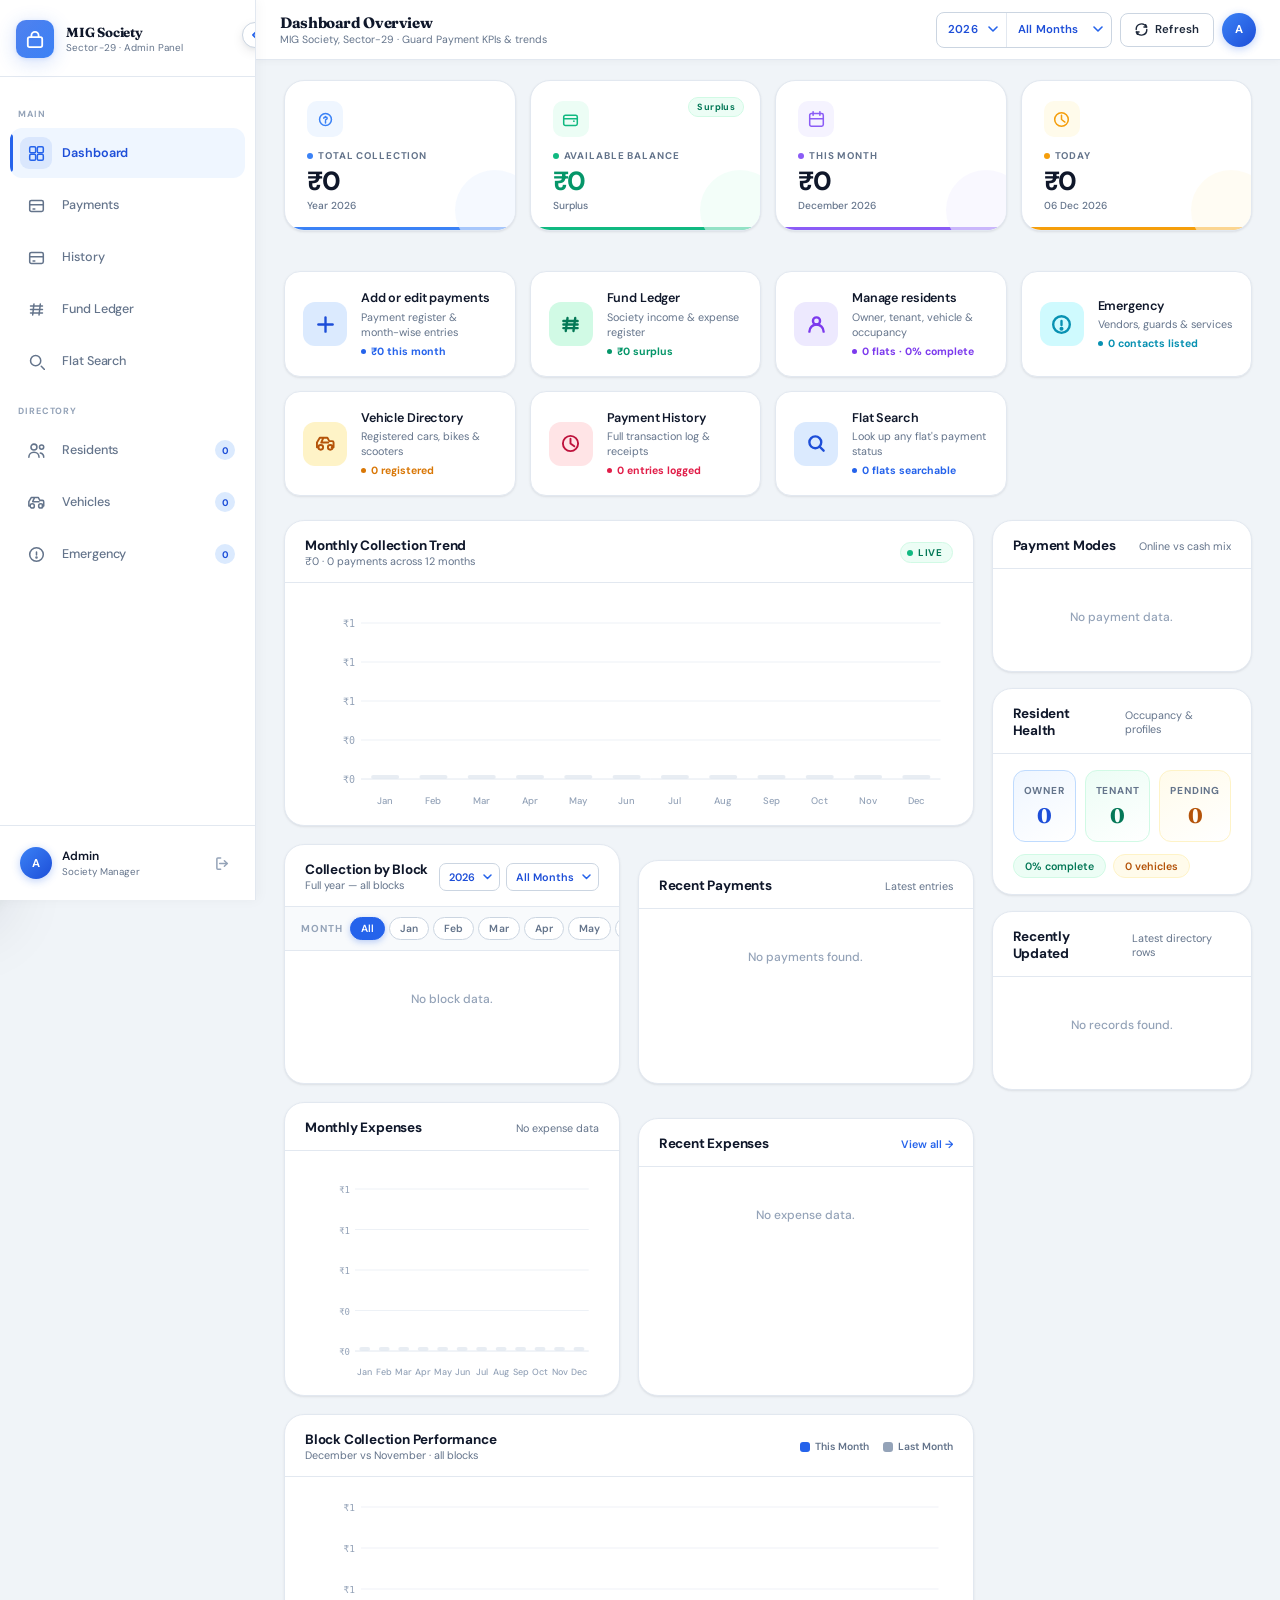
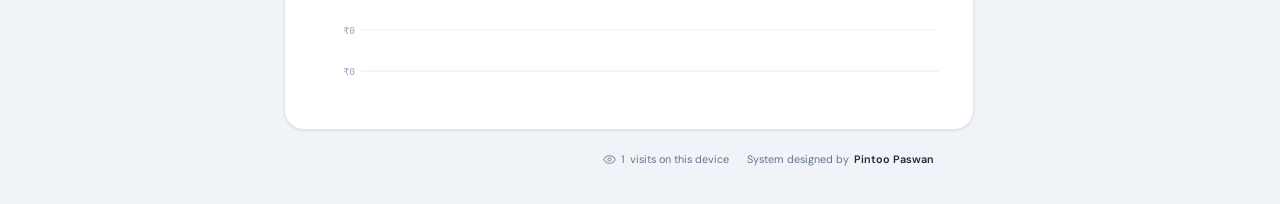
==== index.html @ 853ccabb "date formatting changes" ====
<!DOCTYPE html>
<html lang="en">
<head>
<meta charset="UTF-8">
<meta name="viewport" content="width=device-width, initial-scale=1.0, viewport-fit=cover">
<meta name="mobile-web-app-capable" content="yes">
<meta name="apple-mobile-web-app-capable" content="yes">
<meta name="apple-mobile-web-app-status-bar-style" content="default">
<meta name="theme-color" content="#2563eb">
<title>MIG Society · Dashboard</title>
<link rel="preconnect" href="https://fonts.googleapis.com">
<link rel="preconnect" href="https://fonts.gstatic.com" crossorigin>
<link href="https://fonts.googleapis.com/css2?family=DM+Sans:ital,opsz,wght@0,9..40,300;0,9..40,400;0,9..40,500;0,9..40,600;0,9..40,700;0,9..40,800;1,9..40,400&family=DM+Mono:wght@400;500;600&family=Fraunces:opsz,wght@9..144,300;9..144,400;9..144,600;9..144,700&display=swap" rel="stylesheet">
<style>
*,*::before,*::after{margin:0;padding:0;box-sizing:border-box;-webkit-tap-highlight-color:transparent}
html{font-size:15px;scroll-behavior:smooth;height:100%}
body{font-family:'DM Sans',system-ui,sans-serif;background:var(--bg);color:var(--ink);min-height:100%;overflow-x:hidden}
a{color:inherit;text-decoration:none}
button,select,input{font:inherit;cursor:pointer;border:none;outline:none}
img{display:block}
body.modal-open{overflow:hidden}

:root{
  /* === PRIMARY — Electric Blue === */
  --blue-950:#0a1628;
  --blue-900:#0f2042;
  --blue-800:#1a3a6b;
  --blue-700:#1d4ed8;
  --blue-600:#2563eb;
  --blue-500:#3b82f6;
  --blue-400:#60a5fa;
  --blue-300:#93c5fd;
  --blue-200:#bfdbfe;
  --blue-100:#dbeafe;
  --blue-50:#eff6ff;

  /* === ACCENT — Violet === */
  --violet-600:#7c3aed;
  --violet-500:#8b5cf6;
  --violet-400:#a78bfa;
  --violet-100:#ede9fe;
  --violet-50:#f5f3ff;

  /* === SUCCESS — Emerald === */
  --green-700:#047857;
  --green-600:#059669;
  --green-500:#10b981;
  --green-400:#34d399;
  --green-100:#d1fae5;
  --green-50:#ecfdf5;

  /* === WARNING — Amber === */
  --amber-700:#b45309;
  --amber-600:#d97706;
  --amber-500:#f59e0b;
  --amber-400:#fbbf24;
  --amber-100:#fef3c7;
  --amber-50:#fffbeb;

  /* === DANGER — Rose === */
  --red-700:#be123c;
  --red-600:#e11d48;
  --red-500:#f43f5e;
  --red-400:#fb7185;
  --red-100:#ffe4e6;
  --red-50:#fff1f2;

  /* === TEAL === */
  --teal-600:#0891b2;
  --teal-500:#06b6d4;
  --teal-100:#cffafe;
  --teal-50:#f0fdff;

  /* === SURFACES === */
  --bg:          #f0f4f8;
  --surface:     #ffffff;
  --surface-2:   #f8fafc;
  --surface-3:   #f1f5f9;
  --surface-4:   #e2e8f0;

  /* === TYPOGRAPHY === */
  --ink:         #0f172a;
  --ink-2:       #1e293b;
  --ink-3:       #64748b;
  --ink-4:       #94a3b8;

  /* === BORDERS === */
  --line:        #e2e8f0;
  --line-md:     #cbd5e1;
  --line-lg:     #94a3b8;

  /* === SHADOWS — crisp and clean === */
  --s-xs:  0 1px 2px rgba(15,23,42,0.04);
  --s-sm:  0 1px 3px rgba(15,23,42,0.06), 0 1px 2px rgba(15,23,42,0.04);
  --s-md:  0 4px 12px rgba(15,23,42,0.08), 0 2px 4px rgba(15,23,42,0.04);
  --s-lg:  0 12px 32px rgba(15,23,42,0.10), 0 4px 8px rgba(15,23,42,0.04);
  --s-xl:  0 24px 64px rgba(15,23,42,0.12), 0 8px 16px rgba(15,23,42,0.06);
  --s-blue:0 4px 20px rgba(37,99,235,0.20), 0 1px 4px rgba(37,99,235,0.12);
  --s-green:0 4px 16px rgba(5,150,105,0.18);

  /* === RADII === */
  --r-xs:  4px;
  --r-sm:  8px;
  --r-md:  12px;
  --r-lg:  16px;
  --r-xl:  20px;
  --r-2xl: 28px;

  /* === EASING === */
  --ease-out:    cubic-bezier(0.16,1,0.3,1);
  --ease-spring: cubic-bezier(0.34,1.56,0.64,1);
  --ease-smooth: cubic-bezier(0.4,0,0.2,1);

  /* === BLOCK COLORS === */
  --blk-1:#2563eb; --blk-2:#059669; --blk-3:#7c3aed;
  --blk-4:#d97706; --blk-5:#e11d48; --blk-6:#0891b2;
  --blk-7:#65a30d; --blk-8:#9333ea; --blk-9:#ea580c;

  /* === LAYOUT === */
  --sidebar-w:     256px;
  --sidebar-w-col: 68px;
  --topbar-h:      60px;
  --mobnav-h:      68px;
  --safe-bot:      env(safe-area-inset-bottom,0px);
  --safe-top:      env(safe-area-inset-top,0px);
}

/* ── ANIMATIONS ── */
@keyframes fadeUp   {from{opacity:0;transform:translateY(20px)}to{opacity:1;transform:none}}
@keyframes fadeDown {from{opacity:0;transform:translateY(-12px)}to{opacity:1;transform:none}}
@keyframes fadeIn   {from{opacity:0}to{opacity:1}}
@keyframes scaleIn  {from{opacity:0;transform:scale(0.94) translateY(-6px)}to{opacity:1;transform:none}}
@keyframes shimmer  {from{transform:translateX(-100%)}to{transform:translateX(200%)}}
@keyframes spin     {to{transform:rotate(360deg)}}
@keyframes pulse    {0%,100%{box-shadow:0 0 0 0 rgba(37,99,235,0.25)}60%{box-shadow:0 0 0 8px rgba(37,99,235,0)}}
@keyframes kpiIn    {from{opacity:0;transform:translateY(10px) scale(0.97)}to{opacity:1;transform:none}}
@keyframes dotBlink {0%,100%{opacity:1}50%{opacity:0.3}}
@keyframes slideIn  {from{transform:translateX(-100%)}to{transform:translateX(0)}}
@keyframes countUp  {from{opacity:0}to{opacity:1}}

/* ══════════════════════════════════════
   APP SHELL
══════════════════════════════════════ */
.app-shell{display:flex;min-height:100vh}

/* ══════════════════════════════════════
   SIDEBAR — Clean white with blue accents
══════════════════════════════════════ */
.sidebar{
  width:var(--sidebar-w);flex-shrink:0;
  background:#ffffff;
  border-right:1px solid var(--line);
  position:fixed;top:0;left:0;bottom:0;z-index:300;
  display:flex;flex-direction:column;
  transition:width 0.26s var(--ease-smooth),transform 0.3s var(--ease-out);
  overflow:hidden;
  box-shadow:2px 0 12px rgba(15,23,42,0.04);
}
.sidebar.collapsed{width:var(--sidebar-w-col)}

.sb-brand{
  display:flex;align-items:center;gap:12px;
  padding:20px 16px 18px;
  border-bottom:1px solid var(--line);
  flex-shrink:0;min-height:72px;
}
.sb-logo{
  width:38px;height:38px;border-radius:10px;flex-shrink:0;
  background:linear-gradient(135deg,var(--blue-600),var(--blue-500));
  display:flex;align-items:center;justify-content:center;
  box-shadow:var(--s-blue);
  position:relative;overflow:hidden;
}
.sb-logo::after{content:'';position:absolute;inset:0;background:linear-gradient(135deg,rgba(255,255,255,0.2),transparent)}
.sb-logo svg{color:#fff;position:relative;z-index:1}
.sb-copy{min-width:0;transition:opacity 0.2s,width 0.26s;overflow:hidden;white-space:nowrap}
.sb-name{font-size:0.88rem;font-weight:700;color:var(--ink);letter-spacing:-0.015em;font-family:'Fraunces',serif}
.sb-tag{font-size:0.66rem;color:var(--ink-3);margin-top:1px;letter-spacing:0.01em;font-family:'DM Sans',sans-serif}
.sidebar.collapsed .sb-copy{opacity:0;width:0;pointer-events:none}

/* Collapse toggle */
.sb-toggle{
  position:absolute;right:-13px;top:22px;
  width:26px;height:26px;border-radius:50%;
  background:var(--surface);border:1.5px solid var(--line-md);
  display:flex;align-items:center;justify-content:center;
  box-shadow:var(--s-md);cursor:pointer;
  transition:transform 0.26s var(--ease-smooth),box-shadow 0.18s,background 0.15s;
  z-index:10;color:var(--blue-600);
}
.sb-toggle:hover{box-shadow:var(--s-lg);transform:scale(1.08);background:var(--blue-50)}
.sb-toggle svg{transition:transform 0.26s var(--ease-smooth)}
.sidebar.collapsed .sb-toggle svg{transform:rotate(180deg)}

/* Nav */
.sb-nav{flex:1;padding:12px 10px;overflow-y:auto;overflow-x:hidden;scrollbar-width:none}
.sb-nav::-webkit-scrollbar{display:none}

.sb-section-label{
  font-size:0.6rem;font-weight:700;
  color:var(--ink-4);text-transform:uppercase;letter-spacing:0.1em;
  padding:5px 8px;margin-bottom:3px;margin-top:14px;
  white-space:nowrap;overflow:hidden;transition:opacity 0.2s;
}
.sidebar.collapsed .sb-section-label{opacity:0}

.sb-item{
  display:flex;align-items:center;gap:10px;
  padding:9px 10px;border-radius:var(--r-md);
  color:var(--ink-3);font-size:0.84rem;font-weight:500;
  text-decoration:none;white-space:nowrap;
  transition:all 0.15s var(--ease-smooth);
  position:relative;overflow:hidden;
  letter-spacing:-0.005em;margin-bottom:2px;
}
.sb-item:hover{background:var(--blue-50);color:var(--blue-700)}
.sb-item.active{background:var(--blue-50);color:var(--blue-700);font-weight:600}
.sb-item.active::before{
  content:'';position:absolute;left:0;top:6px;bottom:6px;
  width:3px;border-radius:0 3px 3px 0;
  background:var(--blue-600);
}
.sb-icon{
  width:32px;height:32px;border-radius:9px;flex-shrink:0;
  display:flex;align-items:center;justify-content:center;
  transition:background 0.15s,color 0.15s;
}
.sb-item:hover .sb-icon,.sb-item.active .sb-icon{background:rgba(37,99,235,0.1);color:var(--blue-600)}
.sb-label{flex:1;min-width:0;overflow:hidden;transition:opacity 0.2s,width 0.26s}
.sb-badge{
  min-width:20px;height:20px;border-radius:999px;
  padding:0 6px;font-size:0.64rem;font-weight:700;
  display:inline-flex;align-items:center;justify-content:center;
  background:var(--blue-100);color:var(--blue-700);
  transition:opacity 0.2s;flex-shrink:0;
}
.sidebar.collapsed .sb-label,.sidebar.collapsed .sb-badge{opacity:0;width:0;overflow:hidden}

/* Sidebar footer */
.sb-footer{padding:12px 10px;border-top:1px solid var(--line);flex-shrink:0}
.app-footer{display:flex;align-items:center;justify-content:center;flex-wrap:wrap;gap:8px;padding:22px 4px 6px;font-size:0.72rem;color:var(--ink-3)}
.app-footer-item{display:inline-flex;align-items:center;gap:5px}
.app-footer-item svg{color:var(--ink-4,var(--ink-3));flex-shrink:0}
.app-footer-item b{color:var(--ink-2);font-weight:600}
.app-footer-dot{color:var(--line)}
.sb-user{
  display:flex;align-items:center;gap:10px;
  padding:9px 10px;border-radius:var(--r-md);
  cursor:pointer;transition:background 0.15s;
}
.sb-user:hover{background:var(--surface-3)}
.sb-avatar{
  width:32px;height:32px;border-radius:50%;flex-shrink:0;
  background:linear-gradient(135deg,var(--blue-500),var(--blue-700));
  display:flex;align-items:center;justify-content:center;
  color:#fff;font-size:0.76rem;font-weight:700;
  box-shadow:0 2px 8px rgba(37,99,235,0.3);
}
.sb-user-info{min-width:0;flex:1;transition:opacity 0.2s}
.sb-user-name{font-size:0.8rem;font-weight:600;color:var(--ink);white-space:nowrap;overflow:hidden;text-overflow:ellipsis}
.sb-user-role{font-size:0.65rem;color:var(--ink-3);margin-top:1px}
.sidebar.collapsed .sb-user-info{opacity:0;width:0;overflow:hidden}
.sb-logout{
  width:26px;height:26px;border-radius:7px;flex-shrink:0;
  display:flex;align-items:center;justify-content:center;
  color:var(--ink-4);transition:all 0.15s;
}
.sb-user:hover .sb-logout{background:var(--red-50);color:var(--red-500)}
.sidebar.collapsed .sb-logout{opacity:0}

/* Collapsed tooltips */
.sb-item[data-tooltip]{position:relative}
.sidebar.collapsed .sb-item::after{
  content:attr(data-tooltip);
  position:absolute;left:calc(100% + 14px);top:50%;transform:translateY(-50%);
  background:var(--ink);color:#fff;font-size:0.77rem;font-weight:600;
  padding:5px 10px;border-radius:7px;white-space:nowrap;
  box-shadow:var(--s-lg);pointer-events:none;
  opacity:0;transition:opacity 0.15s;z-index:400;
}
.sidebar.collapsed .sb-item:hover::after{opacity:1}

/* ══════════════════════════════════════
   MAIN CONTENT
══════════════════════════════════════ */
.main{
  flex:1;margin-left:var(--sidebar-w);min-width:0;
  display:flex;flex-direction:column;
  transition:margin-left 0.26s var(--ease-smooth);
}
.main.sidebar-collapsed{margin-left:var(--sidebar-w-col)}

/* ══════════════════════════════════════
   TOPBAR
══════════════════════════════════════ */
.topbar{
  position:sticky;top:0;z-index:200;
  height:var(--topbar-h);
  background:rgba(255,255,255,0.96);
  backdrop-filter:blur(20px) saturate(180%);
  -webkit-backdrop-filter:blur(20px) saturate(180%);
  border-bottom:1px solid var(--line);
  box-shadow:0 1px 8px rgba(15,23,42,0.04);
  display:flex;align-items:center;
  padding:0 24px;gap:12px;
  animation:fadeDown 0.4s var(--ease-out) both;
}
.topbar-title{flex:1;min-width:0}
.topbar-page{font-size:1rem;font-weight:700;color:var(--ink);letter-spacing:-0.025em;font-family:'Fraunces',serif}
.topbar-sub{font-size:0.7rem;color:var(--ink-3);margin-top:1px;font-family:'DM Sans',sans-serif}
.topbar-right{display:flex;align-items:center;gap:8px}

.filter-group{
  display:flex;align-items:center;
  border:1px solid var(--line-md);border-radius:var(--r-sm);
  background:var(--surface);overflow:hidden;
}
.filter-group .f-sel{
  height:34px;padding:0 28px 0 11px;
  font-size:0.76rem;font-weight:600;
  border:none;border-right:1px solid var(--line);
  background:transparent;color:var(--blue-700);
  appearance:none;-webkit-appearance:none;
  background-image:url("data:image/svg+xml,%3Csvg xmlns='http://www.w3.org/2000/svg' width='10' height='7' viewBox='0 0 10 7'%3E%3Cpath d='M1 1l4 4 4-4' stroke='%232563eb' stroke-width='1.6' fill='none' stroke-linecap='round' stroke-linejoin='round'/%3E%3C/svg%3E");
  background-repeat:no-repeat;background-position:right 8px center;
  letter-spacing:0.01em;cursor:pointer;transition:background 0.14s;
}
.filter-group .f-sel:last-child{border-right:none}
.filter-group .f-sel:hover{background-color:var(--blue-50)}

.refresh-btn{
  height:34px;padding:0 14px;font-size:0.76rem;font-weight:600;
  border:1px solid var(--line-md);border-radius:var(--r-sm);
  background:var(--surface);color:var(--ink-2);
  display:flex;align-items:center;gap:7px;letter-spacing:0.01em;
  transition:all 0.18s var(--ease-out);
}
.refresh-btn:hover{background:var(--blue-50);border-color:var(--blue-300);color:var(--blue-700);box-shadow:var(--s-sm);transform:translateY(-1px)}
.refresh-btn:active{transform:none;box-shadow:none}
.refresh-btn.loading svg{animation:spin 0.75s linear infinite}

/* Profile btn */
.profile-wrap{position:relative}
.profile-btn{
  width:34px;height:34px;border-radius:50%;
  background:linear-gradient(135deg,var(--blue-500),var(--blue-700));
  color:#fff;font-size:0.76rem;font-weight:700;
  display:flex;align-items:center;justify-content:center;
  box-shadow:0 2px 8px rgba(37,99,235,0.3);
  transition:box-shadow 0.18s,transform 0.18s;
}
.profile-btn:hover{box-shadow:0 4px 14px rgba(37,99,235,0.4);transform:scale(1.06)}
.profile-dropdown{
  position:absolute;top:calc(100%+8px);right:0;
  background:var(--surface);border:1px solid var(--line);
  border-radius:var(--r-md);box-shadow:var(--s-lg);
  padding:6px;min-width:140px;
  display:none;animation:scaleIn 0.18s var(--ease-out) both;
  transform-origin:top right;
}
.profile-dropdown.open{display:block}
.profile-dropdown button{
  width:100%;display:flex;align-items:center;gap:8px;
  padding:8px 11px;border-radius:var(--r-sm);
  font-size:0.8rem;font-weight:500;color:var(--ink-2);
  transition:background 0.13s,color 0.13s;
}
.profile-dropdown button:hover{background:var(--red-50);color:var(--red-600)}

/* ══════════════════════════════════════
   MOBILE HEADER
══════════════════════════════════════ */
/* ══════════════════════════════════════
   MOBILE HEADER — Clean premium style
══════════════════════════════════════ */
.mob-header{
  display:none;
  position:sticky;top:0;z-index:200;
  flex-direction:column;
  background:rgba(255,255,255,0.97);
  backdrop-filter:blur(20px) saturate(180%);
  -webkit-backdrop-filter:blur(20px) saturate(180%);
  border-bottom:1px solid var(--line);
  box-shadow:0 1px 8px rgba(15,23,42,0.05);
}
.mob-header-top{
  display:flex;align-items:center;
  height:var(--topbar-h);padding:0 16px;gap:10px;
  padding-top:var(--safe-top);
}
.mob-hamburger{
  width:36px;height:36px;border-radius:10px;
  border:1px solid var(--line);background:var(--surface);
  display:flex;flex-direction:column;align-items:center;justify-content:center;gap:4.5px;
  cursor:pointer;flex-shrink:0;
  transition:background 0.15s,border-color 0.15s;
}
.mob-hamburger:hover{background:var(--blue-50);border-color:var(--blue-300)}
.mob-hamburger span{display:block;width:16px;height:1.7px;background:var(--ink-2);border-radius:2px;transition:all 0.25s}
.mob-header-title{
  flex:1;text-align:center;
  font-size:1rem;font-weight:700;color:var(--ink);
  letter-spacing:-0.02em;font-family:'Fraunces',serif;
}
.mob-header-actions{display:flex;align-items:center;gap:8px;flex-shrink:0}
.mob-theme-btn{
  width:36px;height:36px;border-radius:10px;
  border:1px solid var(--line);background:var(--surface);
  display:flex;align-items:center;justify-content:center;
  color:var(--ink-3);cursor:pointer;flex-shrink:0;
  transition:background 0.15s,color 0.15s;
}
.mob-theme-btn:hover{background:var(--blue-50);color:var(--blue-700)}
.mob-refresh-btn{
  height:36px;padding:0 14px;
  background:var(--blue-600);color:#fff;
  border-radius:10px;border:none;
  font-size:0.78rem;font-weight:700;letter-spacing:0.01em;
  display:flex;align-items:center;gap:6px;
  cursor:pointer;flex-shrink:0;
  box-shadow:0 2px 8px rgba(37,99,235,0.3);
  transition:all 0.18s var(--ease-out);
}
.mob-refresh-btn:hover{background:var(--blue-700);transform:translateY(-1px);box-shadow:0 4px 14px rgba(37,99,235,0.35)}
.mob-refresh-btn:active{transform:none;box-shadow:none}
.mob-refresh-btn.loading svg{animation:spin 0.75s linear infinite}
/* Filter row below header */
.mob-filter-row{
  display:flex;align-items:center;gap:8px;
  padding:8px 16px 10px;
  border-top:1px solid var(--line);
}
.mob-filter-label{
  font-size:0.65rem;font-weight:700;color:var(--ink-4);
  text-transform:uppercase;letter-spacing:0.09em;
}
.mob-filter-sel{
  height:30px;padding:0 24px 0 10px;
  font-size:0.77rem;font-weight:600;
  border:1.5px solid var(--line-md);border-radius:8px;
  background:#fff;color:var(--ink-2);
  appearance:none;-webkit-appearance:none;
  background-image:url("data:image/svg+xml,%3Csvg xmlns='http://www.w3.org/2000/svg' width='10' height='7' viewBox='0 0 10 7'%3E%3Cpath d='M1 1l4 4 4-4' stroke='%2364748b' stroke-width='1.6' fill='none' stroke-linecap='round' stroke-linejoin='round'/%3E%3C/svg%3E");
  background-repeat:no-repeat;background-position:right 7px center;
  cursor:pointer;
}
/* old mob-brand etc kept for drawer compatibility */
.mob-brand{display:flex;align-items:center;gap:10px;flex:1;min-width:0}
.mob-gem{
  width:30px;height:30px;border-radius:9px;flex-shrink:0;
  background:var(--blue-50);
  display:flex;align-items:center;justify-content:center;
  color:var(--blue-600);
}
.mob-name{font-size:0.94rem;font-weight:700;color:var(--ink);font-family:'Fraunces',serif;letter-spacing:-0.01em}
.mob-right{display:none}
.mob-filter-group{display:none}
.mob-profile{display:none}

/* ══════════════════════════════════════
   MOBILE DRAWER
══════════════════════════════════════ */
.mob-overlay{
  display:none;position:fixed;inset:0;z-index:290;
  background:rgba(15,23,42,0.5);backdrop-filter:blur(4px);
  animation:fadeIn 0.22s ease both;
}
.mob-overlay.open{display:block}
.mob-drawer{
  position:fixed;top:0;left:0;bottom:0;z-index:300;
  width:270px;background:#fff;
  border-right:1px solid var(--line);
  box-shadow:var(--s-xl);
  transform:translateX(-100%);transition:transform 0.3s var(--ease-out);
  display:flex;flex-direction:column;overflow-y:auto;
}
.mob-drawer.open{transform:translateX(0)}
.mob-drawer .sb-brand{padding:calc(18px + var(--safe-top)) 16px 16px}
.mob-drawer .sb-nav{padding:8px 10px}
.mob-drawer .sb-item{font-size:0.9rem;padding:11px 12px}
.mob-drawer .sb-icon{width:34px;height:34px;border-radius:10px}
.mob-drawer .sb-footer{padding:12px 10px}

/* ══════════════════════════════════════
   KPI STRIP — Desktop premium cards row
══════════════════════════════════════ */
.kpi-strip{
  display:flex;gap:0;
  padding:20px 28px;
  background:var(--bg);
  animation:fadeDown 0.5s 0.05s var(--ease-out) both;
  overflow-x:auto;scrollbar-width:none;
}
.kpi-strip::-webkit-scrollbar{display:none}
.kpi-cell{
  flex:1;min-width:180px;
  background:var(--surface);
  border:1px solid var(--line);
  border-radius:var(--r-xl);
  padding:20px 22px 18px;
  position:relative;overflow:hidden;
  transition:transform 0.2s var(--ease-spring),box-shadow 0.2s;
  margin-right:14px;
  box-shadow:var(--s-sm);
}
.kpi-cell:last-child{margin-right:0}
.kpi-cell::after{
  content:'';position:absolute;bottom:-20px;right:-20px;
  width:80px;height:80px;border-radius:50%;
  background:var(--kpi-accent-bg,var(--blue-50));
  opacity:0.6;pointer-events:none;
}
.kpi-cell:hover{transform:translateY(-2px);box-shadow:var(--s-md)}
.kpi-cell::before{
  content:'';position:absolute;bottom:0;left:0;right:0;height:3px;
  border-radius:0 0 var(--r-xl) var(--r-xl);
  background:var(--kpi-accent,var(--blue-500));
  transform:scaleX(0);transition:transform 0.6s var(--ease-out);
  transform-origin:left;
}
.kpi-cell.reveal::before{transform:scaleX(1)}
.kpi-cell:nth-child(1){--kpi-accent:var(--blue-500);--kpi-accent-bg:var(--blue-50)}
.kpi-cell:nth-child(2){--kpi-accent:var(--green-500);--kpi-accent-bg:var(--green-50)}
.kpi-cell:nth-child(3){--kpi-accent:var(--violet-500);--kpi-accent-bg:var(--violet-50)}
.kpi-cell:nth-child(4){--kpi-accent:var(--amber-500);--kpi-accent-bg:var(--amber-50)}
.kpi-cell:nth-child(5){--kpi-accent:var(--red-500);--kpi-accent-bg:var(--red-50)}
.kpi-cell:nth-child(6){--kpi-accent:var(--teal-500);--kpi-accent-bg:var(--teal-50)}

/* KPI icon top-left */
.kpi-ico{
  width:36px;height:36px;border-radius:10px;
  display:flex;align-items:center;justify-content:center;
  background:var(--kpi-accent-bg,var(--blue-50));
  color:var(--kpi-accent,var(--blue-500));
  margin-bottom:12px;
}
/* Status badge */
.kpi-badge{
  position:absolute;top:16px;right:16px;
  font-size:0.6rem;font-weight:700;letter-spacing:0.04em;
  padding:3px 8px;border-radius:999px;
  display:inline-flex;align-items:center;gap:3px;
  background:var(--green-50);color:var(--green-700);
  border:1px solid var(--green-100);
}
.kpi-badge.neg{background:var(--red-50);color:var(--red-700);border-color:var(--red-100)}
.kpi-badge.top{background:var(--amber-50);color:var(--amber-700);border-color:var(--amber-100)}
.kpi-badge.low{background:var(--violet-50);color:var(--violet-600);border-color:var(--violet-100)}

.kpi-label{
  font-size:0.65rem;font-weight:700;text-transform:uppercase;
  letter-spacing:0.09em;color:var(--ink-3);margin-bottom:6px;
  display:flex;align-items:center;gap:5px;
  font-family:'DM Sans',sans-serif;
}
.kpi-label-dot{
  width:6px;height:6px;border-radius:50%;
  background:var(--kpi-accent,var(--blue-500));
  display:inline-block;flex-shrink:0;
}
.kpi-val{
  font-size:1.75rem;font-weight:800;letter-spacing:-0.04em;
  color:var(--ink);line-height:1;
  font-family:'DM Sans',sans-serif;
  transition:all 0.3s;
}
.kpi-sub{font-size:0.68rem;color:var(--ink-3);margin-top:5px;font-weight:500;font-family:'DM Sans',sans-serif}

/* KPI shimmer skeleton */
.sk{position:relative;overflow:hidden;color:transparent!important;background:var(--surface-3);border-radius:var(--r-sm);min-height:1em;pointer-events:none}
.sk::after{content:'';position:absolute;inset:0;background:linear-gradient(90deg,transparent 0%,rgba(255,255,255,0.7) 50%,transparent 100%);animation:shimmer 1.5s infinite}
.sk *{visibility:hidden}
.kpi-val.sk{background:var(--surface-3);border-radius:6px;height:38px;width:65%}
.kpi-cell.reveal .kpi-val{animation:kpiIn 0.5s var(--ease-out) both}

/* ══════════════════════════════════════
   MOBILE KPI STRIP — Horizontal scroll matching reference
══════════════════════════════════════ */
.mob-kpi-strip{
  display:none;
  overflow-x:auto;scroll-snap-type:x mandatory;
  -webkit-overflow-scrolling:touch;scrollbar-width:none;
  padding:16px 16px 14px;gap:12px;
  background:var(--bg);
}
.mob-kpi-strip::-webkit-scrollbar{display:none}
.mob-kpi-card{
  flex-shrink:0;scroll-snap-align:start;
  width:200px;
  background:#fff;border-radius:20px;
  padding:20px 18px 16px;
  border:1px solid rgba(0,0,0,0.06);
  box-shadow:0 2px 12px rgba(15,23,42,0.07),0 1px 3px rgba(15,23,42,0.04);
  position:relative;overflow:hidden;
  transition:transform 0.2s var(--ease-spring);
}
.mob-kpi-card:active{transform:scale(0.97)}

/* Decorative corner blob */
.mob-kpi-card::after{
  content:'';position:absolute;bottom:-18px;right:-18px;
  width:72px;height:72px;border-radius:50%;
  background:var(--card-accent-bg,var(--blue-50));
  opacity:0.7;pointer-events:none;
}

.mob-kpi-card:nth-child(1){--card-accent:var(--blue-500);--card-accent-bg:var(--blue-50)}
.mob-kpi-card:nth-child(2){--card-accent:var(--green-500);--card-accent-bg:var(--green-50)}
.mob-kpi-card:nth-child(3){--card-accent:var(--amber-500);--card-accent-bg:var(--amber-50)}
.mob-kpi-card:nth-child(4){--card-accent:var(--violet-500);--card-accent-bg:var(--violet-50)}
.mob-kpi-card:nth-child(5){--card-accent:var(--red-500);--card-accent-bg:var(--red-50)}
.mob-kpi-card:nth-child(6){--card-accent:var(--teal-500);--card-accent-bg:var(--teal-50)}

/* Card icon top-left */
.mk-icon{
  width:38px;height:38px;border-radius:11px;
  display:flex;align-items:center;justify-content:center;
  background:var(--card-accent-bg,var(--blue-50));
  color:var(--card-accent,var(--blue-500));
  margin-bottom:12px;flex-shrink:0;
}

/* Status badge top-right */
.mk-badge{
  position:absolute;top:16px;right:14px;
  font-size:0.6rem;font-weight:700;letter-spacing:0.04em;
  padding:3px 8px;border-radius:999px;
  display:inline-flex;align-items:center;gap:3px;
}
.mk-badge.positive{background:var(--green-50);color:var(--green-700);border:1px solid var(--green-100)}
.mk-badge.negative{background:var(--red-50);color:var(--red-700);border:1px solid var(--red-100)}
.mk-badge.top{background:var(--amber-50);color:var(--amber-700);border:1px solid var(--amber-100)}
.mk-badge.low{background:var(--violet-50);color:var(--violet-600);border:1px solid var(--violet-100)}

/* Minus/action button */
.mk-action-btn{
  position:absolute;top:14px;right:14px;
  width:26px;height:26px;border-radius:50%;
  background:var(--surface-3);border:1px solid var(--line);
  display:flex;align-items:center;justify-content:center;
  color:var(--ink-3);font-size:1rem;line-height:1;cursor:pointer;
}

.mk-label{
  font-size:0.62rem;font-weight:700;color:var(--ink-3);
  text-transform:uppercase;letter-spacing:0.09em;
  margin-bottom:5px;
  font-family:'DM Sans',sans-serif;
}
.mk-val{
  font-size:1.65rem;font-weight:800;color:var(--ink);
  letter-spacing:-0.04em;line-height:1;
  font-family:'DM Sans',sans-serif;
}
.mk-sub{
  margin-top:5px;font-size:0.68rem;color:var(--ink-3);font-weight:500;
  font-family:'DM Sans',sans-serif;
}
.mk-sub-bold{
  font-size:0.72rem;color:var(--ink-2);font-weight:700;margin-top:2px;
}

/* Progress bar at bottom */
.mk-progress{
  margin-top:14px;
  height:3px;background:var(--surface-3);border-radius:999px;overflow:hidden;
}
.mk-progress-fill{
  height:100%;border-radius:999px;width:0;
  background:var(--card-accent,var(--blue-500));
  transition:width 1.1s var(--ease-out);
}
/* Scroll hint dots */
.kpi-scroll-dots{
  display:none;justify-content:center;gap:5px;padding:2px 0 8px;
}
.kpi-scroll-dot{
  width:5px;height:5px;border-radius:50%;
  background:var(--line-md);transition:background 0.2s,width 0.2s;
}
.kpi-scroll-dot.active{background:var(--blue-500);width:14px;border-radius:3px;}

/* ══════════════════════════════════════
   PAGE WRAPPER
══════════════════════════════════════ */
.page{padding:20px 28px 32px;max-width:1600px;margin:0 auto;flex:1}

/* ══════════════════════════════════════
   QUICK ACTION TILES
══════════════════════════════════════ */
.quick-row{
  display:grid;grid-template-columns:repeat(4,1fr);
  gap:14px;margin-bottom:24px;
  animation:fadeUp 0.5s 0.1s var(--ease-out) both;
}
.qt{
  background:var(--surface);border:1px solid var(--line);
  border-radius:var(--r-lg);padding:18px;
  display:flex;align-items:center;gap:14px;
  box-shadow:var(--s-sm);
  transition:transform 0.22s var(--ease-spring),box-shadow 0.22s,border-color 0.15s;
}
.qt:hover{transform:translateY(-3px);box-shadow:var(--s-md);border-color:var(--line-md)}
.qt:active{transform:translateY(-1px)}
.qt-ico{
  width:44px;height:44px;border-radius:12px;flex-shrink:0;
  display:flex;align-items:center;justify-content:center;
  transition:transform 0.22s var(--ease-spring);
}
.qt:hover .qt-ico{transform:scale(1.1) rotate(-4deg)}
.ico-blue  {background:var(--blue-100);color:var(--blue-700)}
.ico-green {background:var(--green-100);color:var(--green-700)}
.ico-violet{background:var(--violet-100);color:var(--violet-600)}
.ico-teal  {background:var(--teal-100);color:var(--teal-600)}
.ico-amber {background:var(--amber-100);color:var(--amber-700)}
.ico-red   {background:var(--red-100);color:var(--red-700)}
.qt-body{min-width:0}
.qt-title{font-size:0.84rem;font-weight:600;color:var(--ink);line-height:1.3;letter-spacing:-0.01em}
.qt-copy{font-size:0.72rem;color:var(--ink-3);margin-top:3px;line-height:1.4}
.qt-stat{font-size:0.7rem;font-weight:700;margin-top:5px;display:flex;align-items:center;gap:5px}
.qt-stat::before{content:'';width:5px;height:5px;border-radius:50%;background:currentColor;flex-shrink:0}
.qt-stat-blue{color:var(--blue-600)}
.qt-stat-green{color:var(--green-600)}
.qt-stat-violet{color:var(--violet-600)}
.qt-stat-teal{color:var(--teal-600)}
.qt-stat-amber{color:var(--amber-600)}
.qt-stat-red{color:var(--red-600)}

/* ══════════════════════════════════════
   DASHBOARD GRID
══════════════════════════════════════ */
.dash-grid{display:grid;grid-template-columns:1.5fr 0.5fr;gap:18px;align-items:start}

/* ══════════════════════════════════════
   CARD
══════════════════════════════════════ */
.card{
  background:var(--surface);border:1px solid var(--line);
  border-radius:var(--r-xl);box-shadow:var(--s-sm);
  overflow:hidden;animation:fadeUp 0.45s var(--ease-out) both;
  transition:box-shadow 0.2s,border-color 0.2s;
}
.card:hover{box-shadow:var(--s-md)}
.card-head{
  padding:16px 20px 14px;border-bottom:1px solid var(--line);
  display:flex;align-items:center;justify-content:space-between;gap:10px;
}
.card-title{font-size:0.9rem;font-weight:700;color:var(--ink);letter-spacing:-0.015em;font-family:'DM Sans',sans-serif}
.card-meta{font-size:0.72rem;color:var(--ink-3)}
.card-body{padding:16px 20px}
.card+.card{margin-top:16px}
.split-grid{display:grid;grid-template-columns:1fr 1fr;gap:18px;margin-top:18px}

/* ══════════════════════════════════════
   TREND CHART
══════════════════════════════════════ */
.trend-chart-premium{position:relative;height:210px;width:100%}
.trend-chart-premium canvas{width:100%!important;height:100%!important;display:block}

/* ══════════════════════════════════════
   RANK / BLOCK LIST
══════════════════════════════════════ */
.rank-list{display:flex;flex-direction:column;gap:8px}
.rank-item{
  padding:11px 13px;border-radius:var(--r-md);
  background:var(--surface-2);border:1px solid var(--line);
  transition:background 0.14s,transform 0.18s var(--ease-out),border-color 0.14s;
}
.rank-item:hover{background:var(--blue-50);border-color:var(--blue-200);transform:translateX(3px)}
.rank-top{display:flex;justify-content:space-between;align-items:center;gap:8px;margin-bottom:7px}
.rank-left{display:flex;align-items:center;gap:8px;min-width:0}
.rank-dot{width:8px;height:8px;border-radius:50%;background:var(--blk-color,var(--blue-500));flex-shrink:0}
.rank-name{font-size:0.8rem;font-weight:600;color:var(--ink);white-space:nowrap;overflow:hidden;text-overflow:ellipsis;font-family:'DM Sans',sans-serif}
.rank-badge{
  font-size:0.6rem;font-weight:700;padding:2px 7px;border-radius:999px;
  background:linear-gradient(135deg,var(--amber-400),var(--amber-500));
  color:#fff;letter-spacing:0.04em;margin-left:4px;
  box-shadow:0 1px 5px rgba(245,158,11,0.3);
}
.rank-amt{font-size:0.79rem;font-weight:600;color:var(--ink-2);font-family:'DM Mono',monospace;white-space:nowrap}
.rank-track{height:5px;background:var(--surface-3);border-radius:999px;overflow:hidden}
.rank-bar{height:100%;border-radius:999px;width:0;transition:width 0.9s var(--ease-out)}

/* ══════════════════════════════════════
   ACTIVITY ITEMS
══════════════════════════════════════ */
.act-list{display:flex;flex-direction:column;gap:7px}
.act-item{
  background:var(--surface-2);border:1px solid var(--line);
  border-radius:var(--r-md);padding:10px 13px;
  transition:background 0.14s,border-color 0.14s,transform 0.18s;
}
.act-item:hover{background:var(--blue-50);border-color:var(--blue-200);transform:translateX(3px)}
.act-top{display:flex;justify-content:space-between;align-items:center;gap:8px}
.act-name{font-size:0.83rem;font-weight:600;color:var(--ink);font-family:'DM Sans',sans-serif}
.act-amt{font-size:0.8rem;font-weight:600;color:var(--green-700);font-family:'DM Mono',monospace;white-space:nowrap}
.act-sub{margin-top:3px;font-size:0.72rem;color:var(--ink-3);line-height:1.4}

/* ══════════════════════════════════════
   EXPENSE CHART
══════════════════════════════════════ */
.expense-chart-wrap{position:relative;height:200px;width:100%}
.expense-chart-wrap canvas{width:100%!important;height:100%!important;display:block}
.exp-summary{display:flex;gap:7px;flex-wrap:wrap;margin-bottom:12px}
.exp-pill{
  display:flex;align-items:center;gap:5px;
  background:var(--surface-3);border:1px solid var(--line);
  border-radius:999px;padding:4px 10px 4px 8px;
  font-size:0.71rem;font-weight:600;color:var(--ink-2);
}
.exp-pill-dot{width:7px;height:7px;border-radius:50%;flex-shrink:0}
.exp-pill.peak .exp-pill-dot{background:var(--red-500)}
.exp-pill.avg  .exp-pill-dot{background:var(--amber-500)}
.exp-pill.total .exp-pill-dot{background:var(--blue-500)}

/* ══════════════════════════════════════
   PAYMENT MODES
══════════════════════════════════════ */
.mode-list{display:flex;flex-direction:column;gap:12px}
.mode-row{display:flex;align-items:center;gap:10px}
.mode-label{
  font-size:0.7rem;font-weight:700;padding:3px 10px;border-radius:999px;
  background:var(--surface-3);color:var(--ink-2);
  min-width:64px;text-align:center;letter-spacing:0.02em;
  border:1px solid var(--line-md);
}
.mode-track{flex:1;height:6px;background:var(--surface-3);border-radius:999px;overflow:hidden}
.mode-bar{height:100%;border-radius:999px;width:0;transition:width 0.95s var(--ease-out)}
.mode-pct{font-size:0.73rem;font-weight:600;color:var(--ink-2);min-width:32px;text-align:right;font-family:'DM Mono',monospace}

/* ══════════════════════════════════════
   RESIDENT HEALTH
══════════════════════════════════════ */
.res-grid{display:grid;grid-template-columns:repeat(3,1fr);gap:9px}
.res-card{
  border-radius:var(--r-md);padding:13px 10px;
  text-align:center;border:1px solid var(--line);
  transition:transform 0.18s var(--ease-spring),box-shadow 0.18s;
}
.res-card:hover{transform:translateY(-2px);box-shadow:var(--s-sm)}
.res-card.r-owner{background:linear-gradient(150deg,var(--blue-50),var(--surface));border-color:var(--blue-200)}
.res-card.r-tenant{background:linear-gradient(150deg,var(--green-50),var(--surface));border-color:var(--green-100)}
.res-card.r-pending{background:linear-gradient(150deg,var(--amber-50),var(--surface));border-color:var(--amber-100)}
.res-lbl{font-size:0.67rem;font-weight:700;color:var(--ink-3);text-transform:uppercase;letter-spacing:0.08em}
.res-val{margin-top:5px;font-size:1.4rem;font-weight:700;letter-spacing:-0.025em;font-family:'Fraunces',serif}
.r-owner .res-val{color:var(--blue-700)}
.r-tenant .res-val{color:var(--green-700)}
.r-pending .res-val{color:var(--amber-700)}
.tag-row{display:flex;flex-wrap:wrap;gap:7px;margin-top:12px}
.tag{
  font-size:0.71rem;font-weight:600;padding:4px 11px;border-radius:999px;
  display:inline-flex;align-items:center;gap:4px;border:1px solid transparent;
}
.tag-jade{background:var(--green-50);color:var(--green-700);border-color:var(--green-100)}
.tag-amber{background:var(--amber-50);color:var(--amber-700);border-color:var(--amber-100)}

/* ══════════════════════════════════════
   BLOCK FILTER BAR — within card header
══════════════════════════════════════ */
.block-filter-bar{
  display:flex;align-items:center;gap:7px;
  padding:10px 16px;border-bottom:1px solid var(--line);
  background:var(--surface-2);overflow-x:auto;scrollbar-width:none;
}
.block-filter-bar::-webkit-scrollbar{display:none}
.block-filter-label{
  font-size:0.67rem;font-weight:700;color:var(--ink-4);
  text-transform:uppercase;letter-spacing:0.09em;white-space:nowrap;flex-shrink:0;
}
/* Compact select inside card header */
.card-sel{
  height:28px;padding:0 24px 0 9px;font-size:0.72rem;font-weight:600;
  border:1px solid var(--line-md);border-radius:7px;
  background:var(--surface);color:var(--blue-700);
  appearance:none;-webkit-appearance:none;
  background-image:url("data:image/svg+xml,%3Csvg xmlns='http://www.w3.org/2000/svg' width='9' height='6' viewBox='0 0 9 6'%3E%3Cpath d='M1 1l3.5 3.5L8 1' stroke='%232563eb' stroke-width='1.5' fill='none' stroke-linecap='round' stroke-linejoin='round'/%3E%3C/svg%3E");
  background-repeat:no-repeat;background-position:right 7px center;
  cursor:pointer;transition:border-color 0.15s,box-shadow 0.15s;white-space:nowrap;
}
.card-sel:hover{border-color:var(--blue-400)}
.card-sel:focus{border-color:var(--blue-500);box-shadow:0 0 0 2px rgba(37,99,235,0.12);outline:none}
.card-head-filters{display:flex;align-items:center;gap:6px;flex-shrink:0}
.month-pills{display:flex;gap:4px;flex-shrink:0}
.month-pill{
  padding:4px 10px;border-radius:999px;font-size:0.69rem;font-weight:600;
  border:1px solid var(--line-md);background:var(--surface);color:var(--ink-3);
  cursor:pointer;transition:all 0.14s var(--ease-out);white-space:nowrap;letter-spacing:0.01em;
  -webkit-tap-highlight-color:transparent;
}
.month-pill:hover{background:var(--blue-50);border-color:var(--blue-300);color:var(--blue-700)}
.month-pill.active{
  background:var(--blue-600);border-color:var(--blue-600);
  color:#fff;box-shadow:0 2px 6px rgba(37,99,235,0.3);
}
.block-month-sel{
  height:28px;padding:0 22px 0 9px;font-size:0.71rem;font-weight:600;
  border:1px solid var(--line-md);border-radius:999px;
  background:var(--surface);color:var(--blue-700);
  appearance:none;-webkit-appearance:none;
  background-image:url("data:image/svg+xml,%3Csvg xmlns='http://www.w3.org/2000/svg' width='10' height='7' viewBox='0 0 10 7'%3E%3Cpath d='M1 1l4 4 4-4' stroke='%232563eb' stroke-width='1.6' fill='none' stroke-linecap='round' stroke-linejoin='round'/%3E%3C/svg%3E");
  background-repeat:no-repeat;background-position:right 7px center;display:none;
}

/* ══════════════════════════════════════
   CHART TOOLTIP
══════════════════════════════════════ */
.chart-tooltip{
  position:fixed;z-index:9999;pointer-events:none;
  opacity:0;transform:translateY(8px) scale(0.95);
  transition:opacity 0.16s var(--ease-out),transform 0.16s var(--ease-out);
  will-change:transform,opacity;
}
.chart-tooltip.visible{opacity:1;transform:translateY(0) scale(1)}
.chart-tooltip-inner{
  background:#fff;border:1px solid var(--line-md);
  border-radius:var(--r-md);padding:10px 14px 10px 12px;
  box-shadow:var(--s-lg);
  display:flex;align-items:center;gap:10px;
  min-width:130px;backdrop-filter:blur(12px);
}
.ctt-indicator{width:4px;height:36px;border-radius:3px;flex-shrink:0}
.ctt-body{flex:1}
.ctt-label{font-size:0.72rem;font-weight:600;color:var(--ink-3);margin-bottom:3px}
.ctt-value{font-size:1rem;font-weight:700;color:var(--ink);font-family:'Fraunces',serif;letter-spacing:-0.02em}
.ctt-sym{font-size:0.78rem;font-weight:600;color:var(--ink-3);margin-right:1px}
.chart-tooltip-arrow{
  display:flex;justify-content:center;margin-top:-1px;
}

/* ══════════════════════════════════════
   EMPTY STATE
══════════════════════════════════════ */
.empty-state{
  text-align:center;padding:24px 16px;
  color:var(--ink-4);font-size:0.8rem;font-weight:500;
}

/* ══════════════════════════════════════
   LIVE BADGE
══════════════════════════════════════ */
.live-badge{
  display:inline-flex;align-items:center;gap:5px;
  font-size:0.65rem;font-weight:700;letter-spacing:0.06em;text-transform:uppercase;
  color:var(--green-700);background:var(--green-50);
  border:1px solid var(--green-100);border-radius:999px;
  padding:3px 9px 3px 6px;
}
.live-dot{
  width:6px;height:6px;border-radius:50%;background:var(--green-500);
  animation:pulse 2s infinite;
}

/* ══════════════════════════════════════
   RESPONSIVE
══════════════════════════════════════ */
@media (max-width:1200px){
  .dash-grid{grid-template-columns:1fr;gap:0}
  .dash-right{margin-top:18px;display:grid;grid-template-columns:repeat(3,1fr);gap:16px}
  .dash-right .card+.card{margin-top:0}
  .kpi-strip{padding:16px 20px}
  .kpi-cell{min-width:160px}
}
@media (max-width:1024px){
  .quick-row{grid-template-columns:repeat(2,1fr)}
  .split-grid{grid-template-columns:1fr}
  .kpi-cell{min-width:150px;padding:16px 16px 14px}
  .kpi-val{font-size:1.5rem}
}
@media (max-width:768px){
  .sidebar,.sb-toggle{display:none}
  .topbar{display:none}
  .mob-header{display:flex}
  .mob-kpi-strip{display:flex}
  .kpi-strip{display:none}
  .kpi-scroll-dots{display:flex}
  .main{margin-left:0!important}
  .page{padding:12px 16px 24px}
  .quick-row{grid-template-columns:1fr 1fr;gap:10px}
  .dash-grid{grid-template-columns:1fr}
  .dash-right{display:flex;flex-direction:column;gap:14px;margin-top:14px}
  .dash-right .card+.card{margin-top:0}
  .split-grid{grid-template-columns:1fr;gap:12px;margin-top:12px}
  .block-filter-bar .month-pills{display:none}
  .block-month-sel{display:block}
  .res-grid{grid-template-columns:repeat(3,1fr)}
  .card-head{padding:12px 16px 11px}
  .card-body{padding:12px 16px}
  .card-title{font-size:0.85rem}
  .trend-chart-premium{height:180px}
  .expense-chart-wrap{height:180px}
  .card-head-filters .card-sel{height:26px;font-size:0.69rem}
}
@media (max-width:520px){
  .quick-row{grid-template-columns:1fr}
  .res-grid{grid-template-columns:1fr 1fr}
  .split-grid{gap:10px}
  .page{padding:12px 16px}
  .mob-kpi-card{width:180px}
}

/* ══════════════════════════════════════
   DARK THEME
══════════════════════════════════════ */
body.dark-mode{
  --bg:#0f172a;
  --surface:#1e293b;
  --surface-2:#1a2540;
  --surface-3:#243050;
  --surface-4:#2d3a56;
  --ink:#f1f5f9;
  --ink-2:#e2e8f0;
  --ink-3:#94a3b8;
  --ink-4:#64748b;
  --line:#2d3a56;
  --line-md:#3a4d6b;
  --line-lg:#4a5f80;
  --s-xs:0 1px 2px rgba(0,0,0,0.2);
  --s-sm:0 1px 3px rgba(0,0,0,0.3),0 1px 2px rgba(0,0,0,0.2);
  --s-md:0 4px 12px rgba(0,0,0,0.35),0 2px 4px rgba(0,0,0,0.2);
  --s-lg:0 12px 32px rgba(0,0,0,0.4),0 4px 8px rgba(0,0,0,0.2);
}
body.dark-mode .mob-header{background:rgba(15,23,42,0.97);border-color:var(--line)}
body.dark-mode .mob-hamburger{background:var(--surface-2);border-color:var(--line-md)}
body.dark-mode .mob-theme-btn{background:var(--surface-2);border-color:var(--line-md)}
body.dark-mode .mob-filter-sel{background:var(--surface-2);border-color:var(--line-md);color:var(--ink-2)}
body.dark-mode .mob-kpi-card{background:var(--surface);border-color:var(--line-md)}
body.dark-mode .mk-progress{background:var(--surface-3)}
body.dark-mode .kpi-cell{background:var(--surface);border-color:var(--line-md)}
body.dark-mode .sidebar{background:var(--surface)}
body.dark-mode .mob-drawer{background:var(--surface)}
body.dark-mode .topbar{background:rgba(15,23,42,0.97)}
body.dark-mode .card-sel{background:var(--surface-2);border-color:var(--line-md);color:var(--blue-400)}
</style>
</head>
<body>

<!-- MOBILE OVERLAY + DRAWER -->
<div class="mob-overlay" id="mobOverlay"></div>
<aside class="mob-drawer" id="mobDrawer" aria-label="Mobile navigation"></aside>

<!-- MOBILE HEADER -->
<header class="mob-header" id="mobHeader">
  <div class="mob-header-top">
    <button class="mob-hamburger" id="mobMenuBtn" type="button" aria-label="Open navigation">
      <span></span><span></span><span></span>
    </button>
    <div class="mob-header-title">Dashboard Overview</div>
    <div class="mob-header-actions">
      <button class="mob-theme-btn" id="mobThemeBtn" type="button" aria-label="Toggle theme">
        <svg width="16" height="16" viewBox="0 0 20 20" fill="none" stroke="currentColor" stroke-width="1.7" stroke-linecap="round" stroke-linejoin="round" id="mobThemeIcon">
          <path d="M21 12.79A9 9 0 1 1 11.21 3 7 7 0 0 0 21 12.79z" transform="scale(0.85) translate(1.5,1.5)"/>
        </svg>
      </button>
      <button class="mob-refresh-btn" id="refreshBtn" type="button">
        <svg width="13" height="13" viewBox="0 0 16 16" fill="none" stroke="currentColor" stroke-width="1.8" stroke-linecap="round" stroke-linejoin="round">
          <path d="M1.5 8A6.5 6.5 0 0 1 13.9 5M14.5 8A6.5 6.5 0 0 1 2.1 11"/>
          <polyline points="13,2 14.5,5 11,5"/><polyline points="3,14 1.5,11 5,11"/>
        </svg>
        Refresh
      </button>
    </div>
  </div>
  <div class="mob-filter-row">
    <span class="mob-filter-label">Year</span>
    <select id="yearMob" class="mob-filter-sel" aria-label="Year">
      <option value="2026">2026</option><option value="2025">2025</option>
    </select>
    <select id="monthMob" class="mob-filter-sel" aria-label="Month">
      <option value="-1">All Months</option>
      <option value="0">January</option><option value="1">February</option><option value="2">March</option>
      <option value="3">April</option><option value="4">May</option><option value="5">June</option>
      <option value="6">July</option><option value="7">August</option><option value="8">September</option>
      <option value="9">October</option><option value="10">November</option><option value="11">December</option>
    </select>
  </div>
</header>

<!-- APP SHELL -->
<div class="app-shell">

<!-- SIDEBAR -->
<aside class="sidebar" id="sidebar" aria-label="Primary navigation"></aside>
<script src="sidebar.js"></script>

<!-- MAIN -->
<div class="main" id="mainContent">

  <!-- TOPBAR -->
  <header class="topbar" id="desktopTopbar">
    <div class="topbar-title">
      <div class="topbar-page">Dashboard Overview</div>
      <div class="topbar-sub">MIG Society, Sector-29 · Guard Payment KPIs &amp; trends</div>
    </div>
    <div class="topbar-right">
      <div class="filter-group">
        <select id="yearDesk" class="f-sel" aria-label="Dashboard year">
          <option value="2026">2026</option><option value="2025">2025</option>
        </select>
        <select id="monthDesk" class="f-sel" aria-label="Dashboard month">
          <option value="-1">All Months</option>
          <option value="0">January</option><option value="1">February</option><option value="2">March</option>
          <option value="3">April</option><option value="4">May</option><option value="5">June</option>
          <option value="6">July</option><option value="7">August</option><option value="8">September</option>
          <option value="9">October</option><option value="10">November</option><option value="11">December</option>
        </select>
      </div>
      <button id="refreshBtn" class="refresh-btn" type="button">
        <svg width="13" height="13" viewBox="0 0 16 16" fill="none" stroke="currentColor" stroke-width="1.7" stroke-linecap="round" stroke-linejoin="round">
          <path d="M1.5 8A6.5 6.5 0 0 1 13.9 5M14.5 8A6.5 6.5 0 0 1 2.1 11"/>
          <polyline points="13,2 14.5,5 11,5"/><polyline points="3,14 1.5,11 5,11"/>
        </svg>
        Refresh
      </button>
      <div class="profile-wrap">
        <button class="profile-btn" id="profileTogDesk" type="button" aria-haspopup="true" aria-expanded="false">A</button>
        <div class="profile-dropdown" id="pdDesk">
          <button id="logoutDeskMenu" type="button">
            <svg width="14" height="14" viewBox="0 0 16 16" fill="none" stroke="currentColor" stroke-width="1.6" stroke-linecap="round"><path d="M6 14H3a1 1 0 0 1-1-1V3a1 1 0 0 1 1-1h3"/><polyline points="10,11 13,8 10,5"/><line x1="13" y1="8" x2="5" y2="8"/></svg>
            Logout
          </button>
        </div>
      </div>
    </div>
  </header>

  <!-- KPI STRIP — Desktop -->
  <div class="kpi-strip" id="kpiStrip">
    <!-- Total Collection -->
    <div class="kpi-cell">
      <div class="kpi-ico">
        <svg width="17" height="17" viewBox="0 0 20 20" fill="none" stroke="currentColor" stroke-width="1.8" stroke-linecap="round" stroke-linejoin="round"><circle cx="10" cy="10" r="7"/><path d="M10 6.5v1M10 12.5V14M8 8.5c0-.8.7-1.5 2-1.5s2 .7 2 1.5c0 1.2-2 2-2 2M10 12h.01"/></svg>
      </div>
      <div class="kpi-label"><span class="kpi-label-dot"></span>Total Collection</div>
      <div class="kpi-val sk" id="kpiTotal">—</div>
      <div class="kpi-sub" id="kpiSub">Year 2026</div>
    </div>
    <!-- Available Balance -->
    <div class="kpi-cell">
      <div class="kpi-ico">
        <svg width="17" height="17" viewBox="0 0 20 20" fill="none" stroke="currentColor" stroke-width="1.8" stroke-linecap="round" stroke-linejoin="round"><rect x="2" y="5" width="16" height="12" rx="2"/><path d="M14 11a1 1 0 1 0 0 2 1 1 0 0 0 0-2z" fill="currentColor" stroke="none"/><line x1="2" y1="9" x2="18" y2="9"/></svg>
      </div>
      <span class="kpi-badge" id="kpiBadgeBalance">Surplus</span>
      <div class="kpi-label"><span class="kpi-label-dot"></span>Available Balance</div>
      <div class="kpi-val sk" id="kpiEmg">—</div>
      <div class="kpi-sub" id="kpiBalSub">Net from ledger</div>
    </div>
    <!-- This Month -->
    <div class="kpi-cell">
      <div class="kpi-ico">
        <svg width="17" height="17" viewBox="0 0 20 20" fill="none" stroke="currentColor" stroke-width="1.8" stroke-linecap="round" stroke-linejoin="round"><rect x="2" y="3" width="16" height="15" rx="2"/><line x1="14" y1="1" x2="14" y2="5"/><line x1="6" y1="1" x2="6" y2="5"/><line x1="2" y1="9" x2="18" y2="9"/></svg>
      </div>
      <div class="kpi-label"><span class="kpi-label-dot"></span>This Month</div>
      <div class="kpi-val sk" id="kpiMonth">—</div>
      <div class="kpi-sub" id="kpiMonthSub">Current month</div>
    </div>
    <!-- Today -->
    <div class="kpi-cell">
      <div class="kpi-ico">
        <svg width="17" height="17" viewBox="0 0 20 20" fill="none" stroke="currentColor" stroke-width="1.8" stroke-linecap="round" stroke-linejoin="round"><circle cx="10" cy="10" r="8"/><polyline points="10,5 10,10 14,13"/></svg>
      </div>
      <div class="kpi-label"><span class="kpi-label-dot"></span>Today</div>
      <div class="kpi-val sk" id="kpiToday">—</div>
      <div class="kpi-sub" id="kpiTodaySub">Today's entries</div>
    </div>
  </div>

  <!-- MOBILE KPI — Horizontal scroll cards -->
  <div class="mob-kpi-strip" id="mobKpiStrip">
    <!-- Total Collection -->
    <div class="mob-kpi-card">
      <div class="mk-action-btn" title="Details">−</div>
      <div class="mk-icon">
        <svg width="17" height="17" viewBox="0 0 20 20" fill="none" stroke="currentColor" stroke-width="1.8" stroke-linecap="round" stroke-linejoin="round"><circle cx="10" cy="10" r="7"/><path d="M10 6.5v1M10 12.5V14M8 8.5c0-.8.7-1.5 2-1.5s2 .7 2 1.5c0 1.2-2 2-2 2M10 12h.01"/></svg>
      </div>
      <div class="mk-label">Total Collection</div>
      <div class="mk-val sk" id="mkTotal">—</div>
      <div class="mk-sub" id="kpiSub2">Year 2026</div>
      <div class="mk-progress"><div class="mk-progress-fill" id="mkTotalBar"></div></div>
    </div>
    <!-- Available Balance -->
    <div class="mob-kpi-card">
      <span class="mk-badge positive" id="mkBalBadge">Positive</span>
      <div class="mk-icon">
        <svg width="17" height="17" viewBox="0 0 20 20" fill="none" stroke="currentColor" stroke-width="1.8" stroke-linecap="round" stroke-linejoin="round"><rect x="2" y="5" width="16" height="12" rx="2"/><path d="M14 11a1 1 0 1 0 0 2 1 1 0 0 0 0-2z" fill="currentColor" stroke="none"/><line x1="2" y1="9" x2="18" y2="9"/></svg>
      </div>
      <div class="mk-label">Avail. Balance</div>
      <div class="mk-val sk" id="mkEmg">—</div>
      <div class="mk-sub" id="kpiBalSub">Net from ledger</div>
      <div class="mk-progress"><div class="mk-progress-fill" id="mkBalBar"></div></div>
    </div>
    <!-- This Month -->
    <div class="mob-kpi-card">
      <div class="mk-icon">
        <svg width="17" height="17" viewBox="0 0 20 20" fill="none" stroke="currentColor" stroke-width="1.8" stroke-linecap="round" stroke-linejoin="round"><rect x="2" y="3" width="16" height="15" rx="2"/><line x1="14" y1="1" x2="14" y2="5"/><line x1="6" y1="1" x2="6" y2="5"/><line x1="2" y1="9" x2="18" y2="9"/></svg>
      </div>
      <div class="mk-label">This Month</div>
      <div class="mk-val sk" id="mkMonth">—</div>
      <div class="mk-sub" id="mkMonthSub">Current month</div>
      <div class="mk-progress"><div class="mk-progress-fill" id="mkMonthBar"></div></div>
    </div>
    <!-- Today -->
    <div class="mob-kpi-card">
      <div class="mk-icon">
        <svg width="17" height="17" viewBox="0 0 20 20" fill="none" stroke="currentColor" stroke-width="1.8" stroke-linecap="round" stroke-linejoin="round"><circle cx="10" cy="10" r="8"/><polyline points="10,5 10,10 14,13"/></svg>
      </div>
      <div class="mk-label">Today</div>
      <div class="mk-val sk" id="mkToday">—</div>
      <div class="mk-sub">Today's entries</div>
      <div class="mk-progress"><div class="mk-progress-fill" id="mkTodayBar"></div></div>
    </div>
  </div>
  <!-- Scroll indicator dots -->
  <div class="kpi-scroll-dots" id="kpiScrollDots">
    <div class="kpi-scroll-dot active"></div>
    <div class="kpi-scroll-dot"></div>
    <div class="kpi-scroll-dot"></div>
    <div class="kpi-scroll-dot"></div>
  </div>

  <!-- PAGE BODY -->
  <div class="page">

    <!-- Quick actions -->
    <div class="quick-row">
      <a class="qt" href="payments.html">
        <div class="qt-ico ico-blue"><svg width="19" height="19" viewBox="0 0 16 16" fill="none" stroke="currentColor" stroke-width="2" stroke-linecap="round"><line x1="8" y1="2" x2="8" y2="14"/><line x1="2" y1="8" x2="14" y2="8"/></svg></div>
        <div class="qt-body"><div class="qt-title">Add or edit payments</div><div class="qt-copy">Payment register &amp; month-wise entries</div><div class="qt-stat qt-stat-blue" id="qtStatPayments">—</div></div>
      </a>
      <a class="qt" href="fund-ledger.html">
        <div class="qt-ico ico-green"><svg width="19" height="19" viewBox="0 0 16 16" fill="none" stroke="currentColor" stroke-width="2" stroke-linecap="round"><path d="M2 5h12M2 8h12M2 11h12"/><path d="M5.5 2.5L4 13.5M12 2.5l-1.5 11"/></svg></div>
        <div class="qt-body"><div class="qt-title">Fund Ledger</div><div class="qt-copy">Society income &amp; expense register</div><div class="qt-stat qt-stat-green" id="qtStatLedger">—</div></div>
      </a>
      <a class="qt" href="owner-tenant.html">
        <div class="qt-ico ico-violet"><svg width="19" height="19" viewBox="0 0 16 16" fill="none" stroke="currentColor" stroke-width="2" stroke-linecap="round"><circle cx="8" cy="5" r="3"/><path d="M2 14c0-3.3 2.7-6 6-6s6 2.7 6 6"/></svg></div>
        <div class="qt-body"><div class="qt-title">Manage residents</div><div class="qt-copy">Owner, tenant, vehicle &amp; occupancy</div><div class="qt-stat qt-stat-violet" id="qtStatResidents">—</div></div>
      </a>
      <a class="qt" href="emergency-contact.html">
        <div class="qt-ico ico-teal"><svg width="19" height="19" viewBox="0 0 16 16" fill="none" stroke="currentColor" stroke-width="2" stroke-linecap="round"><circle cx="8" cy="8" r="7"/><line x1="8" y1="5" x2="8" y2="8.5"/><circle cx="8" cy="11.5" r="0.7" fill="currentColor"/></svg></div>
        <div class="qt-body"><div class="qt-title">Emergency</div><div class="qt-copy">Vendors, guards &amp; services</div><div class="qt-stat qt-stat-teal" id="qtStatEmergency">—</div></div>
      </a>
      <a class="qt" href="vehicles.html">
        <div class="qt-ico ico-amber"><svg width="19" height="19" viewBox="0 0 20 20" fill="none" stroke="currentColor" stroke-width="2" stroke-linecap="round" stroke-linejoin="round"><circle cx="5" cy="14" r="2.5"/><circle cx="15" cy="14" r="2.5"/><path d="M2.5 14H1V9l3-5h8l2 3.5H17a1.5 1.5 0 0 1 1.5 1.5V14h-2"/><path d="M7.5 4.5L5.5 9H13"/></svg></div>
        <div class="qt-body"><div class="qt-title">Vehicle Directory</div><div class="qt-copy">Registered cars, bikes &amp; scooters</div><div class="qt-stat qt-stat-amber" id="qtStatVehicles">—</div></div>
      </a>
      <a class="qt" href="payment-history.html">
        <div class="qt-ico ico-red"><svg width="19" height="19" viewBox="0 0 20 20" fill="none" stroke="currentColor" stroke-width="2" stroke-linecap="round" stroke-linejoin="round"><circle cx="10" cy="10" r="8"/><polyline points="10,5 10,10 14,13"/></svg></div>
        <div class="qt-body"><div class="qt-title">Payment History</div><div class="qt-copy">Full transaction log &amp; receipts</div><div class="qt-stat qt-stat-red" id="qtStatHistory">—</div></div>
      </a>
      <a class="qt" href="flat-search.html">
        <div class="qt-ico ico-blue"><svg width="19" height="19" viewBox="0 0 16 16" fill="none" stroke="currentColor" stroke-width="2" stroke-linecap="round"><circle cx="7" cy="7" r="5"/><line x1="14" y1="14" x2="10.5" y2="10.5"/></svg></div>
        <div class="qt-body"><div class="qt-title">Flat Search</div><div class="qt-copy">Look up any flat's payment status</div><div class="qt-stat qt-stat-blue" id="qtStatSearch">—</div></div>
      </a>
    </div>

    <!-- Dashboard grid -->
    <div class="dash-grid">

      <!-- LEFT COLUMN -->
      <div>
        <div class="card">
          <div class="card-head">
            <div>
              <div class="card-title">Monthly Collection Trend</div>
              <div class="card-meta" id="trendMeta">Payment amount by month</div>
            </div>
            <span class="live-badge"><span class="live-dot"></span>Live</span>
          </div>
          <div class="card-body">
            <div class="trend-chart-premium"><canvas id="trendChart"></canvas></div>
          </div>
        </div>

        <div class="split-grid">
          <div class="card">
            <div class="card-head">
              <div>
                <div class="card-title">Collection by Block</div>
                <div class="card-meta" id="blockFilterLabel">Full year — all blocks</div>
              </div>
              <div class="card-head-filters">
                <select class="card-sel" id="blockYearCard" aria-label="Block filter year">
                  <option value="2026">2026</option><option value="2025">2025</option>
                </select>
                <select class="card-sel" id="blockMonthCard" aria-label="Block filter month">
                  <option value="-1">All Months</option>
                  <option value="0">Jan</option><option value="1">Feb</option><option value="2">Mar</option>
                  <option value="3">Apr</option><option value="4">May</option><option value="5">Jun</option>
                  <option value="6">Jul</option><option value="7">Aug</option><option value="8">Sep</option>
                  <option value="9">Oct</option><option value="10">Nov</option><option value="11">Dec</option>
                </select>
              </div>
            </div>
            <div class="block-filter-bar" id="blockFilterBar">
              <span class="block-filter-label">Month</span>
              <div class="month-pills" id="monthPills">
                <button class="month-pill active" data-month="-1">All</button>
                <button class="month-pill" data-month="0">Jan</button>
                <button class="month-pill" data-month="1">Feb</button>
                <button class="month-pill" data-month="2">Mar</button>
                <button class="month-pill" data-month="3">Apr</button>
                <button class="month-pill" data-month="4">May</button>
                <button class="month-pill" data-month="5">Jun</button>
                <button class="month-pill" data-month="6">Jul</button>
                <button class="month-pill" data-month="7">Aug</button>
                <button class="month-pill" data-month="8">Sep</button>
                <button class="month-pill" data-month="9">Oct</button>
                <button class="month-pill" data-month="10">Nov</button>
                <button class="month-pill" data-month="11">Dec</button>
              </div>
              <select class="block-month-sel" id="blockMonthMob" aria-label="Filter month">
                <option value="-1">All Months</option>
                <option value="0">January</option><option value="1">February</option><option value="2">March</option>
                <option value="3">April</option><option value="4">May</option><option value="5">June</option>
                <option value="6">July</option><option value="7">August</option><option value="8">September</option>
                <option value="9">October</option><option value="10">November</option><option value="11">December</option>
              </select>
            </div>
            <div class="card-body"><div class="rank-list sk" id="blockList" style="min-height:100px"></div></div>
          </div>

          <div class="card">
            <div class="card-head"><div class="card-title">Recent Payments</div><div class="card-meta">Latest entries</div></div>
            <div class="card-body"><div class="act-list sk" id="recentPay" style="min-height:100px"></div></div>
          </div>
        </div>

        <div class="split-grid">
          <div class="card">
            <div class="card-head">
              <div class="card-title">Monthly Expenses</div>
              <div class="card-meta" id="expChartMeta">Debit breakdown by month</div>
            </div>
            <div class="card-body">
              <div class="exp-summary" id="expSummary"></div>
              <div class="expense-chart-wrap"><canvas id="expenseChart"></canvas></div>
            </div>
          </div>
          <div class="card">
            <div class="card-head"><div class="card-title">Recent Expenses</div><div class="card-meta"><a href="fund-ledger.html" style="color:var(--blue-600);font-size:0.72rem;font-weight:600">View all →</a></div></div>
            <div class="card-body"><div class="act-list sk" id="recentExp" style="min-height:80px"></div></div>
          </div>
        </div>

        <!-- Block Collection: Current Month vs Last Month -->
        <div class="card" style="margin-top:18px">
          <div class="card-head">
            <div>
              <div class="card-title">Block Collection Performance</div>
              <div class="card-meta" id="blockCmpMeta">Current month vs last month · all blocks</div>
            </div>
            <div style="display:flex;align-items:center;gap:10px">
              <div style="display:flex;align-items:center;gap:14px;font-size:0.69rem;font-weight:600;color:var(--ink-3)">
                <span style="display:flex;align-items:center;gap:5px"><span style="display:inline-block;width:10px;height:10px;border-radius:3px;background:#2563eb"></span>This Month</span>
                <span style="display:flex;align-items:center;gap:5px"><span style="display:inline-block;width:10px;height:10px;border-radius:3px;background:#94a3b8"></span>Last Month</span>
              </div>
            </div>
          </div>
          <div class="card-body">
            <div style="position:relative;height:220px;width:100%"><canvas id="blockCmpChart"></canvas></div>
          </div>
        </div>
      </div>

      <!-- RIGHT COLUMN -->
      <div class="dash-right">
        <div class="card">
          <div class="card-head"><div class="card-title">Payment Modes</div><div class="card-meta">Online vs cash mix</div></div>
          <div class="card-body"><div class="mode-list sk" id="modeList" style="min-height:70px"></div></div>
        </div>
        <div class="card">
          <div class="card-head"><div class="card-title">Resident Health</div><div class="card-meta">Occupancy &amp; profiles</div></div>
          <div class="card-body">
            <div class="res-grid sk" id="resGrid">
              <div class="res-card r-owner"><div class="res-lbl">Owner</div><div class="res-val" id="resOwner">0</div></div>
              <div class="res-card r-tenant"><div class="res-lbl">Tenant</div><div class="res-val" id="resTenant">0</div></div>
              <div class="res-card r-pending"><div class="res-lbl">Pending</div><div class="res-val" id="resPend">0</div></div>
            </div>
            <div class="tag-row">
              <span class="tag tag-jade" id="resComplete">0% complete</span>
              <span class="tag tag-amber" id="resCars">0 vehicles</span>
            </div>
          </div>
        </div>
        <div class="card">
          <div class="card-head"><div class="card-title">Recently Updated</div><div class="card-meta" id="resMeta">Latest rows</div></div>
          <div class="card-body"><div class="act-list sk" id="recentRes" style="min-height:80px"></div></div>
        </div>
      </div>

    </div><!-- /dash-grid -->

    <div class="app-footer">
      <span class="app-footer-item">
        <svg width="13" height="13" viewBox="0 0 20 20" fill="none" stroke="currentColor" stroke-width="1.8" stroke-linecap="round" stroke-linejoin="round"><path d="M1 10s3.5-6 9-6 9 6 9 6-3.5 6-9 6-9-6-9-6Z"/><circle cx="10" cy="10" r="2.5"/></svg>
        <span id="visitCount">—</span> visits on this device
      </span>
      <span class="app-footer-dot">·</span>
      <span class="app-footer-item">System designed by <b>Pintoo Paswan</b></span>
    </div>
  </div><!-- /page -->

</div><!-- /main -->
</div><!-- /app-shell -->

<!-- CHART TOOLTIP -->
<div class="chart-tooltip" id="chartTooltip" role="tooltip">
  <div class="chart-tooltip-inner">
    <div class="ctt-indicator" id="cttIndicator"></div>
    <div class="ctt-body">
      <div class="ctt-label" id="cttLabel">Month</div>
      <div class="ctt-value" id="cttValue"><span class="ctt-sym">₹</span><span id="cttAmount">0</span></div>
    </div>
  </div>
  <div class="chart-tooltip-arrow">
    <svg width="12" height="6" viewBox="0 0 12 6" fill="none"><path d="M0 0 L6 6 L12 0" fill="white" stroke="#e2e8f0" stroke-width="1"/></svg>
  </div>
</div>

<script>
/* ── Auth ── */
const AUTH_KEY = "society_dashboard_auth";
if (!sessionStorage.getItem(AUTH_KEY)) sessionStorage.setItem(AUTH_KEY, "true");

/* ── Sidebar collapse ── */
const sidebar = document.getElementById("sidebar");
const mainContent = document.getElementById("mainContent");
const sidebarToggle = document.getElementById("sidebarToggle");
let sidebarCollapsed = localStorage.getItem("sb_collapsed") === "1";
function applySidebar(){
  if(sidebarCollapsed){sidebar.classList.add("collapsed");mainContent.classList.add("sidebar-collapsed");}
  else{sidebar.classList.remove("collapsed");mainContent.classList.remove("sidebar-collapsed");}
}
applySidebar();
sidebarToggle?.addEventListener("click",()=>{
  sidebarCollapsed=!sidebarCollapsed;localStorage.setItem("sb_collapsed",sidebarCollapsed?"1":"0");applySidebar();
});

/* ── Mobile drawer ── */
const mobOverlay=document.getElementById("mobOverlay"),mobDrawer=document.getElementById("mobDrawer"),mobMenuBtn=document.getElementById("mobMenuBtn");
function openDrawer(){mobDrawer.classList.add("open");mobOverlay.classList.add("open");document.body.classList.add("modal-open")}
function closeDrawer(){mobDrawer.classList.remove("open");mobOverlay.classList.remove("open");document.body.classList.remove("modal-open")}
mobMenuBtn?.addEventListener("click",openDrawer);
mobOverlay?.addEventListener("click",closeDrawer);

/* ── Constants ── */
const SHEET_IDS={"2026":"1sPkVonPCAwM_avBVyQuJSSKRkx5wkB1XPHY1KiEulvU","2025":"1U8uoiXbtvzdJxjDTV_IXxAjI7pvzXTFP"};
const DEFAULT_YEAR="2026";
const MONTHS=["JANUARY","FEBRUARY","MARCH","APRIL","MAY","JUNE","JULY","AUGUST","SEPTEMBER","OCTOBER","NOVEMBER","DECEMBER"];
const MONTHS_S=["Jan","Feb","Mar","Apr","May","Jun","Jul","Aug","Sep","Oct","Nov","Dec"];
const MONTHS_FULL=["January","February","March","April","May","June","July","August","September","October","November","December"];
const TABS_BY_YR={"2026":MONTHS,"2025":[null,null,null,null,null,"JUNE","JULY","AUGUST","SEPTEMBER","OCTOBER","NOVEMBER","DECEMBER"]};
const DIR_ID="15iii2nw4THbf-t-TdYNfj5WW2Aw4selhvfwu64YzisE";

/* ── Block colors ── */
const BLOCK_COLORS={
  "Block-1":{hex:"#2563eb",light:"rgba(37,99,235,0.1)",grad:"linear-gradient(90deg,#2563eb,#60a5fa)"},
  "Block-2":{hex:"#059669",light:"rgba(5,150,105,0.1)",grad:"linear-gradient(90deg,#059669,#34d399)"},
  "Block-3":{hex:"#7c3aed",light:"rgba(124,58,237,0.1)",grad:"linear-gradient(90deg,#7c3aed,#a78bfa)"},
  "Block-4":{hex:"#d97706",light:"rgba(217,119,6,0.1)",grad:"linear-gradient(90deg,#d97706,#fbbf24)"},
  "Block-5":{hex:"#e11d48",light:"rgba(225,29,72,0.1)",grad:"linear-gradient(90deg,#e11d48,#fb7185)"},
  "Block-6":{hex:"#0891b2",light:"rgba(8,145,178,0.1)",grad:"linear-gradient(90deg,#0891b2,#22d3ee)"},
  "Block-7":{hex:"#65a30d",light:"rgba(101,163,13,0.1)",grad:"linear-gradient(90deg,#65a30d,#a3e635)"},
  "Block-8":{hex:"#9333ea",light:"rgba(147,51,234,0.1)",grad:"linear-gradient(90deg,#9333ea,#c084fc)"},
  "Block-9":{hex:"#ea580c",light:"rgba(234,88,12,0.1)",grad:"linear-gradient(90deg,#ea580c,#fb923c)"},
};
const FALLBACK_COLORS=["#2563eb","#059669","#7c3aed","#d97706","#e11d48","#0891b2","#65a30d","#9333ea","#ea580c"];
function getBlockColor(blockName,idx=0){
  return BLOCK_COLORS[blockName]||{hex:FALLBACK_COLORS[idx%FALLBACK_COLORS.length],light:`rgba(0,0,0,0.06)`,grad:`linear-gradient(90deg,${FALLBACK_COLORS[idx%FALLBACK_COLORS.length]},${FALLBACK_COLORS[(idx+1)%FALLBACK_COLORS.length]})`};
}

/* ── Helpers ── */
const parseCSV=l=>l.match(/(".*?"|[^",\n]+)(?=\s*,|\s*$)/g)?.map(v=>v.replace(/(^"|"$)/g,"").trim())||[];
const norm=v=>String(v||"").trim().toLowerCase();
const blockN=v=>{const d=String(v||"").replace(/[^0-9]/g,"");return d?`Block-${Number(d)}`:String(v||"").trim();};
const fmt$=v=>`₹${Number(v||0).toLocaleString("en-IN")}`;
const fmtN=v=>Number(v||0).toLocaleString("en-IN");
const hiIdx=(h,inc,exc=[])=>h.findIndex(x=>{const l=norm(x);return inc.some(p=>l.includes(p))&&!exc.some(p=>l.includes(p));});
const personI=(h,person,fb=[])=>{const i=h.findIndex(x=>{const l=norm(x);return person.some(p=>l.includes(p))&&!l.includes("contact")&&!l.includes("mobile")&&!l.includes("phone");});return i>=0?i:(fb.length?hiIdx(h,fb):-1);};
const parseD=v=>{const p=String(v||"").trim().split(/[\/-]/).map(Number);if(p.length!==3||p.some(Number.isNaN))return null;const[dy,mo,c]=p,yr=c<100?2000+c:c,d=new Date(yr,mo-1,dy);if(dy<1||dy>31||mo<1||mo>12)return null;return Number.isNaN(d.getTime())?null:d;};
const fmtDate=v=>{const d=parseD(v);if(!d)return String(v||"-");return d.toLocaleDateString("en-IN",{day:"2-digit",month:"short",year:"numeric"});};
const setTxt=(id,v)=>{const el=document.getElementById(id);if(el)el.textContent=v;};
const rmSk=id=>{const el=document.getElementById(id);if(el)el.classList.remove("sk");};
const rmSkEl=el=>{if(el)el.classList.remove("sk");};
const empty=(id,msg)=>{const el=document.getElementById(id);if(el){el.innerHTML=`<div class="empty-state">${msg}</div>`;el.classList.remove("sk");}};

/* ── Fetch CSV ── */
async function fetchCsv(sid,tab){
  const urls=[
    `https://docs.google.com/spreadsheets/d/${sid}/gviz/tq?tqx=out:csv&sheet=${encodeURIComponent(tab)}`,
    `https://docs.google.com/spreadsheets/d/${sid}/export?format=csv&sheet=${encodeURIComponent(tab)}`,
    `https://docs.google.com/spreadsheets/d/${sid}/gviz/tq?tqx=out:csv&sheet=${encodeURIComponent(tab.replace(/-/g," "))}`,
  ];
  for(const url of urls){
    try{
      const r=await fetch(url,{cache:"no-cache"});
      const csv=await r.text();
      const p=csv.trim().slice(0,200).toLowerCase();
      if(!csv.trim()||p.startsWith("<!doctype html")||p.includes("<html")||p.includes("google.visualization.query.setresponse")||csv.includes("File not found"))continue;
      return csv;
    }catch(_){}
  }
  return"";
}

/* ── Active year/month ── */
function activeYear(){
  return(window.innerWidth<=768?document.getElementById("yearMob"):document.getElementById("yearDesk"))?.value||DEFAULT_YEAR;
}
let _blockMonth=-1;

/* ── Load payments ── */
async function loadPayments(year){
  const sid=SHEET_IDS[year],tabs=TABS_BY_YR[year]||MONTHS;
  const payments=[],allFlats=new Set(),allBlocks=new Set();
  const monthTotals=new Array(12).fill(0),monthCounts=new Array(12).fill(0),blockTotals=new Map(),blockMonthTotals=new Map();
  const modeTotals=new Map();
  if(!sid)return{payments,allFlats,allBlocks,monthTotals,monthCounts,blockTotals,blockMonthTotals,modeTotals};
  await Promise.all(tabs.map(async(tab,mi)=>{
    if(!tab)return;
    const csv=await fetchCsv(sid,tab);if(!csv)return;
    csv.split(/\r?\n/).slice(1).forEach(line=>{
      const c=parseCSV(line);
      const block=blockN(c[0]),flat=String(c[1]||"").trim(),amount=Number(c[2]||0);
      const mode=String(c[3]||"UNKNOWN").trim().toUpperCase()||"UNKNOWN";
      const date=String(c[4]||"").trim(),status=String(c[5]||"").trim().toUpperCase();
      const receivedBy=String(c[6]||"").trim(),notes=String(c[7]||"").trim(),paidMonths=String(c[8]||"").trim();
      if(!block||!flat)return;
      allBlocks.add(block);allFlats.add(`${block}-${flat}`);
      if(status!=="DONE"||amount<=0)return;
      monthTotals[mi]+=amount;
      monthCounts[mi]++;
      blockTotals.set(block,(blockTotals.get(block)||0)+amount);
      const key=`${block}:${mi}`;
      blockMonthTotals.set(key,(blockMonthTotals.get(key)||0)+amount);
      modeTotals.set(mode,(modeTotals.get(mode)||0)+amount);
      payments.push({block,flat,amount,mode,date,status,receivedBy,notes,paidMonths,monthIndex:mi,year});
    });
  }));
  return{payments,allFlats,allBlocks,monthTotals,monthCounts,blockTotals,blockMonthTotals,modeTotals};
}

/* ── Load residents ── */
async function loadResidents(){
  const csv=await fetchCsv(DIR_ID,"Sheet1");
  if(!csv)return{headers:[],rows:[],stats:{total:0,owner:0,tenant:0,pending:0,vehicles:0},recent:[],hasUpdated:false};
  const parsed=csv.split(/\r?\n/).filter(l=>l.trim()).map(parseCSV);
  const headers=parsed.shift()||[];
  const bI=hiIdx(headers,["block"]),fI=hiIdx(headers,["flat","house","apartment"]);
  const oI=personI(headers,["owner"],["resident name","name"]),tI=personI(headers,["tenant"],["occupant"]);
  const vI=hiIdx(headers,["vehicle","car","bike","registration","veh no"]);
  const uI=hiIdx(headers,["updated","modified","timestamp","date"]);
  const rows=parsed.filter(r=>r.some(Boolean));
  const stats={total:rows.length,owner:0,tenant:0,pending:0,vehicles:0};
  rows.forEach(r=>{
    const o=oI>=0?String(r[oI]||"").trim():"",t=tI>=0?String(r[tI]||"").trim():"",v=vI>=0?String(r[vI]||"").trim():"";
    if(t)stats.tenant++;else if(o)stats.owner++;else stats.pending++;
    if(v)stats.vehicles++;
  });
  const mapped=rows.map((r,i)=>({
    block:bI>=0?blockN(r[bI]):"",flat:fI>=0?String(r[fI]||"").trim():"",
    owner:oI>=0?String(r[oI]||"").trim():"",tenant:tI>=0?String(r[tI]||"").trim():"",
    updated:uI>=0?String(r[uI]||"").trim():"",updatedDate:uI>=0?parseD(r[uI]):null,index:i
  }));
  const hasUpdated=uI>=0;
  const recent=mapped.sort((a,b)=>{
    if(a.updatedDate||b.updatedDate)return(b.updatedDate?.getTime()||0)-(a.updatedDate?.getTime()||0);
    return b.index-a.index;
  }).slice(0,6);
  return{headers,rows,stats,recent,hasUpdated};
}

async function loadEmergency(){
  const csv=await fetchCsv(DIR_ID,"emergency-contacts");if(!csv)return 0;
  return csv.split(/\r?\n/).filter(Boolean).map(parseCSV).filter(c=>(c[0]||c[1]||c[2])&&(c[1]||c[2])).length;
}

/* ══════════════════════════════════════
   CHART RENDERER — Premium clean style
══════════════════════════════════════ */
let _trendChart=null,_expChart=null;
function hexToRgb(hex){const r=/^#?([a-f\d]{2})([a-f\d]{2})([a-f\d]{2})$/i.exec(hex);return r?{r:parseInt(r[1],16),g:parseInt(r[2],16),b:parseInt(r[3],16)}:{r:37,g:99,b:235};}

const _tt={
  el:null,label:null,amount:null,indicator:null,_hideTimer:null,
  init(){if(this.el)return;this.el=document.getElementById("chartTooltip");this.label=document.getElementById("cttLabel");this.amount=document.getElementById("cttAmount");this.indicator=document.getElementById("cttIndicator");},
  show(clientX,clientY,monthLabel,value,accentColor){
    this.init();clearTimeout(this._hideTimer);
    this.label.textContent=monthLabel;
    this.amount.textContent=Number(value||0).toLocaleString("en-IN");
    this.indicator.style.background=accentColor||"#2563eb";
    this.el.style.display="block";
    requestAnimationFrame(()=>{
      const tw=this.el.offsetWidth||160,th=this.el.offsetHeight||72,MARGIN=12;
      let left=clientX-tw/2,top=clientY-th-14;
      if(left<MARGIN)left=MARGIN;if(left+tw>window.innerWidth-MARGIN)left=window.innerWidth-tw-MARGIN;
      if(top<MARGIN)top=clientY+22;
      this.el.style.left=left+"px";this.el.style.top=top+"px";
      this.el.classList.add("visible");
    });
  },
  hide(){this.init();this.el.classList.remove("visible");this._hideTimer=setTimeout(()=>{if(this.el)this.el.style.display="none";},220);}
};

function renderTrend(totals,counts){
  counts=counts||new Array(12).fill(0);
  const canvas=document.getElementById("trendChart");if(!canvas)return;
  const dpr=window.devicePixelRatio||1;
  const rect=canvas.parentElement.getBoundingClientRect();
  const W=rect.width||560,H=rect.height||210;
  canvas.width=Math.round(W*dpr);canvas.height=Math.round(H*dpr);
  canvas.style.width=W+"px";canvas.style.height=H+"px";
  const ctx=canvas.getContext("2d");ctx.scale(dpr,dpr);
  const pad={t:24,r:12,b:30,l:56};
  const chartW=W-pad.l-pad.r,chartH=H-pad.t-pad.b;
  const max=Math.max(...totals,1);
  const barW=Math.max(8,(chartW/12)*0.58);
  const step=chartW/12;
  const accent="#2563eb";
  const rgb=hexToRgb(accent);

  function drawAll(activeIdx){
    ctx.clearRect(0,0,W,H);
    // Grid lines
    const gridLines=4;
    for(let i=0;i<=gridLines;i++){
      const y=pad.t+chartH-(chartH/gridLines*i);
      ctx.strokeStyle=i===0?"#e2e8f0":"rgba(226,232,240,0.6)";
      ctx.lineWidth=1;
      ctx.beginPath();ctx.moveTo(pad.l,y);ctx.lineTo(pad.l+chartW,y);ctx.stroke();
      const val=Math.round(max*(i/gridLines));
      ctx.fillStyle="#94a3b8";
      ctx.font=`500 10px 'DM Mono',monospace`;
      ctx.textAlign="right";
      ctx.fillText(val>=1000?`₹${(val/1000).toFixed(0)}k`:`₹${val}`,pad.l-6,y+4);
    }
    // Bars
    totals.forEach((v,i)=>{
      const x=pad.l+step*i+(step-barW)/2;
      const barH=v>0?Math.max(5,(v/max)*chartH):4;
      const y=pad.t+chartH-barH;
      const isActive=i===activeIdx;
      const alphaMul=activeIdx>=0&&!isActive?0.3:1;
      if(v===0){
        ctx.fillStyle=`rgba(226,232,240,${0.8*alphaMul})`;
        ctx.beginPath();ctx.roundRect(x,y,barW,barH,3);ctx.fill();
      } else {
        const grd=ctx.createLinearGradient(x,y,x,y+barH);
        if(isActive){
          grd.addColorStop(0,`rgba(${rgb.r},${rgb.g},${rgb.b},1)`);
          grd.addColorStop(1,`rgba(${rgb.r},${rgb.g},${rgb.b},0.55)`);
        } else {
          grd.addColorStop(0,`rgba(${rgb.r},${rgb.g},${rgb.b},${0.85*alphaMul})`);
          grd.addColorStop(1,`rgba(${rgb.r},${rgb.g},${rgb.b},${0.38*alphaMul})`);
        }
        ctx.fillStyle=grd;
        ctx.beginPath();ctx.roundRect(x,y,barW,barH,[5,5,2,2]);ctx.fill();
        if(isActive){
          // Highlight cap
          const capGrd=ctx.createLinearGradient(x,y,x+barW,y);
          capGrd.addColorStop(0,"rgba(147,197,253,0.9)");
          capGrd.addColorStop(1,"rgba(96,165,250,0.7)");
          ctx.fillStyle=capGrd;
          ctx.beginPath();ctx.roundRect(x,y,barW,4,[5,5,0,0]);ctx.fill();
          // Amount label above bar
          ctx.fillStyle=accent;
          ctx.font=`700 9px 'DM Sans',sans-serif`;
          ctx.textAlign="center";
          const label=v>=1000?`₹${(v/1000).toFixed(0)}k`:`₹${v}`;
          ctx.fillText(label,x+barW/2,y-14);
          // Flat count in brackets below amount
          const cnt=counts[i]||0;
          ctx.fillStyle="rgba(99,102,241,0.85)";
          ctx.font=`600 8px 'DM Sans',sans-serif`;
          ctx.fillText(`(${cnt})`,x+barW/2,y-4);
        } else if(v>0&&activeIdx<0){
          // Resting state — show amount
          ctx.fillStyle="rgba(148,163,184,0.8)";
          ctx.font=`500 8px 'DM Sans',sans-serif`;
          ctx.textAlign="center";
          const lbl=v>=1000?`₹${(v/1000).toFixed(0)}k`:`₹${v}`;
          ctx.fillText(lbl,x+barW/2,y-14);
          // Count in brackets below
          const cnt=counts[i]||0;
          if(cnt>0){
            ctx.fillStyle="rgba(148,163,184,0.6)";
            ctx.font=`500 7.5px 'DM Sans',sans-serif`;
            ctx.fillText(`(${cnt})`,x+barW/2,y-4);
          }
        }
      }
      // Month labels
      ctx.fillStyle=isActive?accent:"#94a3b8";
      ctx.font=isActive?`700 9.5px 'DM Sans',sans-serif`:`500 9.5px 'DM Sans',sans-serif`;
      ctx.textAlign="center";
      ctx.fillText(MONTHS_S[i],x+barW/2,H-5);
    });
  }
  drawAll(-1);
  canvas._trendHandlers?.forEach(({type,fn})=>canvas.removeEventListener(type,fn));
  canvas._trendHandlers=[];
  function addHandler(type,fn){canvas.addEventListener(type,fn,{passive:true});canvas._trendHandlers.push({type,fn});}
  function getHit(clientX){const r2=canvas.getBoundingClientRect();const mx=clientX-r2.left;let hit=-1;totals.forEach((_,i)=>{const x=pad.l+step*i+(step-barW)/2;if(mx>=x-4&&mx<=x+barW+4)hit=i;});return hit;}
  let _activeIdx=-1;
  function showTip(clientX,clientY,i){
    const cnt=counts[i]||0;
    const label=`${MONTHS_FULL[i]} · ${cnt} payment${cnt===1?"":"s"}`;
    _tt.show(clientX,clientY,label,totals[i],accent);
  }
  addHandler("mousemove",e=>{const hit=getHit(e.clientX);if(hit!==_activeIdx){_activeIdx=hit;drawAll(hit);}if(hit>=0)showTip(e.clientX,e.clientY,hit);else _tt.hide();});
  addHandler("mouseleave",()=>{_activeIdx=-1;drawAll(-1);_tt.hide();});
  addHandler("touchstart",e=>{const t=e.touches[0];const hit=getHit(t.clientX);_activeIdx=hit;drawAll(hit);if(hit>=0)showTip(t.clientX,t.clientY,hit);});
  addHandler("touchmove",e=>{const t=e.touches[0];const hit=getHit(t.clientX);if(hit!==_activeIdx){_activeIdx=hit;drawAll(hit);}if(hit>=0)showTip(t.clientX,t.clientY,hit);});
  addHandler("touchend",()=>{setTimeout(()=>{_activeIdx=-1;drawAll(-1);_tt.hide();},600);});
  const total=totals.reduce((s,v)=>s+v,0);
  const totalCount=counts.reduce((s,v)=>s+v,0);
  setTxt("trendMeta",`${fmt$(total)} · ${totalCount} payments across 12 months`);
}

function renderExpenseChart(entries){
  const totals=new Array(12).fill(0);
  entries.filter(e=>e.type==="DEBIT").forEach(e=>{
    const parts=e.date?e.date.split(/[\/\-]/):[]; let month=-1;
    if(parts.length===3){const m1=parseInt(parts[1],10)-1,m2=parseInt(parts[0],10)-1;
      if(m1>=0&&m1<=11)month=m1;else if(m2>=0&&m2<=11)month=m2;}
    if(month>=0)totals[month]+=e.amount;
  });
  const totalExp=totals.reduce((s,v)=>s+v,0);
  const max=Math.max(...totals,1);
  const peakIdx=totals.indexOf(max);
  const avg=totalExp/totals.filter(v=>v>0).length||0;
  const sp=document.getElementById("expSummary");
  if(sp&&totalExp>0){
    sp.innerHTML=`<div class="exp-pill total"><span class="exp-pill-dot"></span>Total: ${fmt$(Math.round(totalExp))}</div><div class="exp-pill peak"><span class="exp-pill-dot"></span>Peak: ${MONTHS_S[peakIdx]} (${fmt$(Math.round(max))})</div><div class="exp-pill avg"><span class="exp-pill-dot"></span>Avg: ${fmt$(Math.round(avg))}/mo</div>`;
  }
  setTxt("expChartMeta",totalExp>0?`${fmt$(Math.round(totalExp))} total debits`:"No expense data");
  const canvas=document.getElementById("expenseChart");if(!canvas)return;
  const dpr=window.devicePixelRatio||1;const rect=canvas.parentElement.getBoundingClientRect();
  const W=rect.width||460,H=rect.height||200;
  canvas.width=Math.round(W*dpr);canvas.height=Math.round(H*dpr);
  canvas.style.width=W+"px";canvas.style.height=H+"px";
  const ctx=canvas.getContext("2d");ctx.scale(dpr,dpr);
  const pad={t:10,r:10,b:28,l:50};
  const chartW=W-pad.l-pad.r,chartH=H-pad.t-pad.b;
  const barW=Math.max(5,(chartW/12)*0.55);const step=chartW/12;
  const expColor="#f43f5e";
  const expRgb=hexToRgb(expColor);
  function drawExpAll(activeIdx){
    ctx.clearRect(0,0,W,H);
    for(let i=0;i<=4;i++){
      const y=pad.t+chartH-(chartH/4*i);
      ctx.strokeStyle=i===0?"#e2e8f0":"rgba(226,232,240,0.6)";ctx.lineWidth=1;
      ctx.beginPath();ctx.moveTo(pad.l,y);ctx.lineTo(pad.l+chartW,y);ctx.stroke();
      const val=Math.round(max*(i/4));
      ctx.fillStyle="#94a3b8";ctx.font="500 9px 'DM Mono',monospace";
      ctx.textAlign="right";ctx.fillText(val>=1000?`₹${(val/1000).toFixed(0)}k`:`₹${val}`,pad.l-5,y+4);
    }
    if(avg>0&&totalExp>0){
      const avgY=pad.t+chartH-(avg/max)*chartH;
      ctx.save();ctx.setLineDash([5,4]);ctx.strokeStyle="rgba(245,158,11,0.5)";ctx.lineWidth=1.5;
      ctx.beginPath();ctx.moveTo(pad.l,avgY);ctx.lineTo(pad.l+chartW,avgY);ctx.stroke();ctx.restore();
    }
    totals.forEach((v,i)=>{
      const x=pad.l+step*i+(step-barW)/2;const barH=v>0?Math.max(4,(v/max)*chartH):4;const y=pad.t+chartH-barH;
      const isPeak=i===peakIdx&&v>0;const isActive=i===activeIdx;const alphaMul=activeIdx>=0&&!isActive?0.28:1;
      if(v===0){ctx.fillStyle=`rgba(226,232,240,${0.8*alphaMul})`;ctx.beginPath();ctx.roundRect(x,y,barW,barH,2);ctx.fill();}
      else{
        const grd=ctx.createLinearGradient(x,y,x,y+barH);
        const r2=isPeak?hexToRgb("#be123c"):expRgb;
        grd.addColorStop(0,`rgba(${r2.r},${r2.g},${r2.b},${(isActive?1:0.85)*alphaMul})`);
        grd.addColorStop(1,`rgba(${r2.r},${r2.g},${r2.b},${(isActive?0.5:0.35)*alphaMul})`);
        ctx.fillStyle=grd;ctx.beginPath();ctx.roundRect(x,y,barW,barH,[5,5,2,2]);ctx.fill();
        if(isPeak){
          ctx.strokeStyle=`rgba(${r2.r},${r2.g},${r2.b},0.4)`;ctx.lineWidth=1;
          ctx.beginPath();ctx.roundRect(x+0.5,y+0.5,barW-1,barH-1,[5,5,2,2]);ctx.stroke();
        }
      }
      ctx.fillStyle=isActive?expColor:"#94a3b8";
      ctx.font=isActive?`700 9px 'DM Sans',sans-serif`:`500 9px 'DM Sans',sans-serif`;
      ctx.textAlign="center";ctx.fillText(MONTHS_S[i],x+barW/2,H-4);
    });
  }
  drawExpAll(-1);
  canvas._expHandlers?.forEach(({type,fn})=>canvas.removeEventListener(type,fn));
  canvas._expHandlers=[];
  function addH2(type,fn){canvas.addEventListener(type,fn,{passive:true});canvas._expHandlers.push({type,fn});}
  function getHitExp(cx){const r2=canvas.getBoundingClientRect();const mx=cx-r2.left;let hit=-1;totals.forEach((_,i)=>{const x=pad.l+step*i+(step-barW)/2;if(mx>=x-4&&mx<=x+barW+4)hit=i;});return hit;}
  let _expIdx=-1;
  addH2("mousemove",e=>{const hit=getHitExp(e.clientX);if(hit!==_expIdx){_expIdx=hit;drawExpAll(hit);}if(hit>=0)_tt.show(e.clientX,e.clientY,MONTHS_FULL[hit],totals[hit],expColor);else _tt.hide();});
  addH2("mouseleave",()=>{_expIdx=-1;drawExpAll(-1);_tt.hide();});
  addH2("touchstart",e=>{const t=e.touches[0];const hit=getHitExp(t.clientX);_expIdx=hit;drawExpAll(hit);if(hit>=0)_tt.show(t.clientX,t.clientY,MONTHS_FULL[hit],totals[hit],expColor);});
  addH2("touchend",()=>{setTimeout(()=>{_expIdx=-1;drawExpAll(-1);_tt.hide();},600);});
}

/* ── Block list ── */
let _cachedPayments=null,_cachedAllBlocks=null,_cachedBlockTotals=null,_cachedBlockMonthTotals=null;
function renderBlocksFiltered(monthIdx){
  const allBlocks=_cachedAllBlocks,blockTotals=_cachedBlockTotals,blockMonthTotals=_cachedBlockMonthTotals;
  if(!allBlocks)return;
  let data;
  if(monthIdx<0){
    data=[...allBlocks].map(b=>({name:b,val:blockTotals.get(b)||0}));
    setTxt("blockFilterLabel","Full year — all blocks");
  } else {
    data=[...allBlocks].map(b=>({name:b,val:blockMonthTotals.get(`${b}:${monthIdx}`)||0}));
    setTxt("blockFilterLabel",MONTHS_FULL[monthIdx]);
  }
  data.sort((a,b)=>b.val-a.val);
  const maxVal=Math.max(...data.map(d=>d.val),1);
  const el=document.getElementById("blockList");if(!el)return;
  if(!data.length){empty("blockList","No block data.");return;}
  el.innerHTML=data.map((d,i)=>{
    const pct=Math.round((d.val/maxVal)*100);
    const bc=getBlockColor(d.name,i);
    const isTop=i===0&&d.val>0;
    return`<div class="rank-item" style="--blk-color:${bc.hex}">
      <div class="rank-top">
        <div class="rank-left">
          <div class="rank-dot"></div>
          <span class="rank-name">${d.name}</span>
          ${isTop?`<span class="rank-badge">Top</span>`:""}
        </div>
        <span class="rank-amt">${fmt$(d.val)}</span>
      </div>
      <div class="rank-track"><div class="rank-bar" data-w="${pct}" style="background:${bc.grad}"></div></div>
    </div>`;
  }).join("");
  rmSk("blockList");
  requestAnimationFrame(()=>{
    document.querySelectorAll(".rank-bar").forEach((b,i)=>{
      setTimeout(()=>{b.style.width=b.dataset.w+"%";},60+i*70);
    });
  });
}

/* ── Recent payments ── */
function renderRecentPay(payments){
  const recent=[...payments].sort((a,b)=>{const da=parseD(a.date),db=parseD(b.date);if(da&&db)return db-da;return 0;}).slice(0,6);
  if(!recent.length){empty("recentPay","No payments found.");return;}
  document.getElementById("recentPay").innerHTML=recent.map(p=>{
    return`<div class="act-item"><div class="act-top"><span class="act-name">${p.block} · Flat ${p.flat}</span><span class="act-amt">${fmt$(p.amount)}</span></div><div class="act-sub">${p.date?fmtDate(p.date)+" · ":""}<span style="background:${getBlockColor(p.block).light};color:${getBlockColor(p.block).hex};padding:1px 7px;border-radius:999px;font-size:0.68rem;font-weight:700">${p.mode}</span></div></div>`;
  }).join("");
  rmSk("recentPay");
}

/* ── Payment modes ── */
function renderModes(modeTotals){
  const sorted=[...modeTotals.entries()].sort((a,b)=>b[1]-a[1]);
  const maxMode=Math.max(...sorted.map(([,v])=>v),1);
  const total=sorted.reduce((s,[,v])=>s+v,0);
  const modeColors=["#2563eb","#059669","#7c3aed","#d97706","#e11d48","#0891b2"];
  if(!sorted.length){empty("modeList","No payment data.");return;}
  document.getElementById("modeList").innerHTML=sorted.map(([mode,val],i)=>{
    const pct=total>0?Math.round((val/total)*100):0;
    const c=modeColors[i%modeColors.length];
    return`<div class="mode-row"><span class="mode-label" style="color:${c};border-color:${c}30;background:${c}0e">${mode}</span><div class="mode-track"><div class="mode-bar" data-w="${pct}" style="background:linear-gradient(90deg,${c},${c}88)"></div></div><span class="mode-pct">${pct}%</span></div>`;
  }).join("");
  rmSk("modeList");
  requestAnimationFrame(()=>{document.querySelectorAll(".mode-bar").forEach((b,i)=>{setTimeout(()=>{b.style.width=b.dataset.w+"%";},80+i*65);});});
}

/* ── Recent residents ── */
function renderRecentRes(rd){
  setTxt("resMeta",rd.hasUpdated?"Latest updated entries":"Latest directory rows");
  if(!rd.recent.length){empty("recentRes","No records found.");return;}
  document.getElementById("recentRes").innerHTML=rd.recent.map(r=>{
    const name=r.tenant||r.owner||"Profile needs update";
    const dt=r.updated?fmtDate(r.updated):"Directory row";
    return`<div class="act-item"><div class="act-name">${r.block} / Flat ${r.flat}</div><div class="act-sub">${name} · ${dt}</div></div>`;
  }).join("");
  rmSk("recentRes");
}

/* ── Load expenses ── */
const EXPENSE_SHEET_ID="12xUQSim5hPYi1TmI51WzYn3-tph9vFJHopwCaWx76D8";
async function loadExpenses(){
  const urls=[
    `https://docs.google.com/spreadsheets/d/${EXPENSE_SHEET_ID}/gviz/tq?tqx=out:csv&sheet=EXPENSE`,
    `https://docs.google.com/spreadsheets/d/${EXPENSE_SHEET_ID}/export?format=csv&sheet=EXPENSE`,
  ];
  for(const url of urls){
    try{
      const r=await fetch(url,{cache:"no-cache"});const csv=await r.text();
      const p=csv.trim().slice(0,200).toLowerCase();
      if(!csv.trim()||p.startsWith("<!doctype html")||p.includes("google.visualization.query.setresponse")||csv.includes("File not found"))continue;
      const lines=csv.split(/\r?\n/).filter(l=>l.trim());if(lines.length<2)continue;
      const headerRaw=parseCSV(lines[0]).map(h=>String(h||"").trim().toLowerCase());
      const colIdx=(pats,fallback)=>{const i=headerRaw.findIndex(h=>pats.some(p=>h.includes(p)));return i>=0?i:fallback;};
      const C={date:colIdx(["transaction date","date","dt"],0),type:colIdx(["transaction type","type","cr","debit","credit","txn type"],1),desc:colIdx(["description","desc","particulars","narration","detail"],2),amt:colIdx(["amount","amt","sum","inr","rs","rupee"],3),paymode:colIdx(["payment mode","pay mode","mode","payment method"],4)};
      const entries=lines.slice(1).map(line=>{
        const cols=parseCSV(line);const rawType=String(cols[C.type]||"").trim().toUpperCase();
        const amt=parseFloat(String(cols[C.amt]||"").replace(/[^0-9.-]/g,""))||0;
        const type=rawType.startsWith("C")?"CREDIT":rawType.startsWith("D")?"DEBIT":"CREDIT";
        const rawDate=String(cols[C.date]||"").trim();
        return{date:rawDate,description:cols[C.desc]||"",type,amount:amt,paymode:cols[C.paymode]||""};
      }).filter(e=>e.amount>0);
      const totalCredits=entries.filter(e=>e.type==="CREDIT").reduce((s,e)=>s+e.amount,0);
      const totalDebits=entries.filter(e=>e.type==="DEBIT").reduce((s,e)=>s+e.amount,0);
      return{entries,totalCredits,totalDebits};
    }catch(_){}
  }
  return{entries:[],totalCredits:0,totalDebits:0};
}

function renderRecentExp(entries){
  const recent=[...entries].slice(0,6);
  if(!recent.length){empty("recentExp","No expense data.");return;}
  document.getElementById("recentExp").innerHTML=recent.map(e=>{
    const isCredit=e.type==="CREDIT";
    const color=isCredit?"var(--green-600)":"var(--red-600)";
    const bg=isCredit?"var(--green-50)":"var(--red-50)";
    const sign=isCredit?"+":"−";
    return`<div class="act-item"><div class="act-top"><span class="act-name" style="max-width:160px;overflow:hidden;text-overflow:ellipsis;white-space:nowrap">${e.description||"—"}</span><span class="act-amt" style="color:${color};background:${bg};padding:2px 8px;border-radius:999px;font-size:0.73rem">${sign}${fmt$(e.amount)}</span></div><div class="act-sub">${e.date?e.date+"&nbsp;·&nbsp;":""}${e.type}&nbsp;·&nbsp;${e.paymode||"—"}</div></div>`;
  }).join("");
  rmSk("recentExp");
}

/* ── Block Collection Comparison Chart ── */
function renderBlockCmpChart(allBlocks, blockMonthTotals){
  const canvas = document.getElementById("blockCmpChart"); if(!canvas) return;
  const now = new Date();
  const curMi = now.getMonth();
  const lastMi = curMi === 0 ? 11 : curMi - 1;
  const blocks = [...allBlocks].sort();
  const curData  = blocks.map(b => blockMonthTotals.get(`${b}:${curMi}`)  || 0);
  const lastData = blocks.map(b => blockMonthTotals.get(`${b}:${lastMi}`) || 0);

  const curLabel  = MONTHS_FULL[curMi];
  const lastLabel = MONTHS_FULL[lastMi];
  setTxt("blockCmpMeta", `${curLabel} vs ${lastLabel} · all blocks`);

  const dpr = window.devicePixelRatio || 1;
  const rect = canvas.parentElement.getBoundingClientRect();
  const W = rect.width || 560, H = rect.height || 220;
  canvas.width = Math.round(W*dpr); canvas.height = Math.round(H*dpr);
  canvas.style.width = W+"px"; canvas.style.height = H+"px";
  const ctx = canvas.getContext("2d"); ctx.scale(dpr, dpr);

  const n = blocks.length;
  const pad = {t:14, r:14, b:42, l:56};
  const chartW = W - pad.l - pad.r, chartH = H - pad.t - pad.b;
  const groupW = chartW / n;
  const gap = groupW * 0.14;
  const barW = (groupW - gap * 3) / 2;
  const maxVal = Math.max(...curData, ...lastData, 1);

  const BLUE = "#2563eb", GRAY = "#94a3b8";
  const blueRgb = hexToRgb(BLUE);

  function drawAll(hoverGroup, hoverBar){
    ctx.clearRect(0, 0, W, H);
    // Grid
    const gridLines = 4;
    for(let i = 0; i <= gridLines; i++){
      const y = pad.t + chartH - (chartH / gridLines * i);
      ctx.strokeStyle = i===0 ? "#e2e8f0" : "rgba(226,232,240,0.55)";
      ctx.lineWidth = 1;
      ctx.beginPath(); ctx.moveTo(pad.l, y); ctx.lineTo(pad.l + chartW, y); ctx.stroke();
      const val = Math.round(maxVal * (i / gridLines));
      ctx.fillStyle = "#94a3b8"; ctx.font = "500 9.5px 'DM Mono',monospace";
      ctx.textAlign = "right";
      ctx.fillText(val >= 1000 ? `₹${(val/1000).toFixed(0)}k` : `₹${val}`, pad.l-6, y+4);
    }
    // Bars
    blocks.forEach((block, gi)=>{
      const gx = pad.l + gi * groupW;
      const x0 = gx + gap;       // current month bar x
      const x1 = x0 + barW + gap; // last month bar x

      [
        {x: x0, val: curData[gi],  color: BLUE, rgb: blueRgb, isCur: true},
        {x: x1, val: lastData[gi], color: GRAY, rgb: hexToRgb(GRAY), isCur: false},
      ].forEach(({x, val, color, rgb, isCur})=>{
        const bH = val > 0 ? Math.max(4, (val/maxVal)*chartH) : 3;
        const y = pad.t + chartH - bH;
        const isHov = gi===hoverGroup && ((isCur && hoverBar===0) || (!isCur && hoverBar===1));
        const alpha = hoverGroup>=0 && gi!==hoverGroup ? 0.25 : 1;

        if(val === 0){
          ctx.fillStyle = `rgba(226,232,240,${0.8*alpha})`;
          ctx.beginPath(); ctx.roundRect(x, pad.t+chartH-3, barW, 3, 2); ctx.fill();
        } else {
          const grd = ctx.createLinearGradient(x, y, x, y+bH);
          grd.addColorStop(0, `rgba(${rgb.r},${rgb.g},${rgb.b},${(isHov?1:0.82)*alpha})`);
          grd.addColorStop(1, `rgba(${rgb.r},${rgb.g},${rgb.b},${(isHov?0.55:0.38)*alpha})`);
          ctx.fillStyle = grd;
          ctx.beginPath(); ctx.roundRect(x, y, barW, bH, [4,4,1,1]); ctx.fill();
          if(isHov){
            // value label
            ctx.fillStyle = color; ctx.font = "700 9px 'DM Sans',sans-serif"; ctx.textAlign = "center";
            const lbl = val>=1000 ? `₹${(val/1000).toFixed(1)}k` : `₹${val}`;
            ctx.fillText(lbl, x+barW/2, y-5);
          }
        }
      });

      // Block label
      const midX = gx + groupW/2;
      const isHovG = gi === hoverGroup;
      ctx.fillStyle = isHovG ? BLUE : "#64748b";
      ctx.font = isHovG ? `700 9px 'DM Sans',sans-serif` : `500 9px 'DM Sans',sans-serif`;
      ctx.textAlign = "center";
      // Shorten label: "Block-1" → "B-1"
      const shortLbl = block.replace(/^Block-?/i,"B-");
      ctx.fillText(shortLbl, midX, H - pad.b + 14);
    });
  }

  drawAll(-1, -1);

  // Interactivity
  canvas._cmpHandlers?.forEach(({type,fn})=>canvas.removeEventListener(type,fn));
  canvas._cmpHandlers=[];
  function addCH(type,fn){canvas.addEventListener(type,fn,{passive:true});canvas._cmpHandlers.push({type,fn});}

  function getHit(clientX){
    const r2 = canvas.getBoundingClientRect();
    const mx = clientX - r2.left;
    for(let gi=0; gi<n; gi++){
      const gx = pad.l + gi*groupW;
      const x0 = gx + gap, x1 = x0 + barW + gap;
      if(mx >= x0 && mx <= x0+barW) return {gi, bar:0};
      if(mx >= x1 && mx <= x1+barW) return {gi, bar:1};
      // within group but between bars
      if(mx >= gx && mx <= gx+groupW) return {gi, bar:-1};
    }
    return null;
  }

  let _hg=-1,_hb=-1;
  addCH("mousemove",e=>{
    const hit = getHit(e.clientX);
    const ng = hit?hit.gi:-1, nb = hit?hit.bar:-1;
    if(ng!==_hg||nb!==_hb){_hg=ng;_hb=nb;drawAll(ng,nb);}
    if(hit&&hit.bar>=0){
      const val  = hit.bar===0?curData[hit.gi]:lastData[hit.gi];
      const lbl  = hit.bar===0?curLabel:lastLabel;
      const clr  = hit.bar===0?BLUE:GRAY;
      _tt.show(e.clientX, e.clientY, `${blocks[hit.gi]} · ${lbl}`, val, clr);
    } else _tt.hide();
  });
  addCH("mouseleave",()=>{_hg=-1;_hb=-1;drawAll(-1,-1);_tt.hide();});
  addCH("touchstart",e=>{
    const t=e.touches[0]; const hit=getHit(t.clientX);
    const ng=hit?hit.gi:-1,nb=hit?hit.bar:-1;
    _hg=ng;_hb=nb;drawAll(ng,nb);
    if(hit&&hit.bar>=0){
      const val=hit.bar===0?curData[hit.gi]:lastData[hit.gi];
      const lbl=hit.bar===0?curLabel:lastLabel;
      _tt.show(t.clientX,t.clientY,`${blocks[hit.gi]} · ${lbl}`,val,hit.bar===0?BLUE:GRAY);
    }
  });
  addCH("touchend",()=>{setTimeout(()=>{_hg=-1;_hb=-1;drawAll(-1,-1);_tt.hide();},700);});
}

/* ── Render dashboard ── */
function renderDash({pd,rd,ec,year,expData}){
  const total=pd.monthTotals.reduce((s,a)=>s+a,0);
  const compl=rd.stats.total?Math.round(((rd.stats.total-rd.stats.pending)/rd.stats.total)*100):0;
  const now=new Date();const curMonthIdx=now.getMonth();
  // Canonical today key YYYY-MM-DD for reliable cross-format comparison
  const todayKey=`${now.getFullYear()}-${String(now.getMonth()+1).padStart(2,"0")}-${String(now.getDate()).padStart(2,"0")}`;
  const toDateKey=v=>{const d=parseD(v);if(!d)return"";return`${d.getFullYear()}-${String(d.getMonth()+1).padStart(2,"0")}-${String(d.getDate()).padStart(2,"0")}`;};
  const monthTotal=pd.monthTotals[curMonthIdx]||0;
  const todayTotal=pd.payments.filter(p=>toDateKey(p.date)===todayKey).reduce((s,p)=>s+p.amount,0);
  const curMonthName=MONTHS_FULL[curMonthIdx];
  const availBal=(expData?.totalCredits||0)-(expData?.totalDebits||0);
  const balSign=availBal>=0?"Surplus":"Deficit";

  // Total known flats (used by the Flat Search quick-link stat)
  const totalFlats=pd.allFlats.size;

  ["kpiTotal","kpiMonth","kpiToday","kpiEmg"].forEach(rmSk);
  setTxt("kpiTotal",fmt$(total));setTxt("kpiSub",`Year ${year}`);
  setTxt("kpiMonth",fmt$(monthTotal));setTxt("kpiMonthSub",curMonthName+" "+year);
  setTxt("kpiToday",fmt$(todayTotal));setTxt("kpiTodaySub",now.toLocaleDateString("en-IN",{day:"2-digit",month:"short",year:"numeric"}));
  setTxt("kpiEmg",fmt$(Math.abs(availBal)));setTxt("kpiBalSub",balSign);
  const kpiBalEl=document.getElementById("kpiEmg");
  if(kpiBalEl)kpiBalEl.style.color=availBal>=0?"var(--green-600)":"var(--red-600)";
  // Balance badge on desktop
  const kpiBadgeBalance=document.getElementById("kpiBadgeBalance");
  if(kpiBadgeBalance){kpiBadgeBalance.textContent=availBal>=0?"Surplus":"Deficit";kpiBadgeBalance.className="kpi-badge"+(availBal<0?" neg":"");}
  // Highest & Lowest block on desktop
  const blockArr=[...pd.blockTotals.entries()].sort((a,b)=>b[1]-a[1]);
  const topBlk=blockArr[0],lowBlk=blockArr[blockArr.length-1];
  ["kpiTopBlockAmt","kpiTopBlockName","kpiLowBlockAmt","kpiLowBlockName"].forEach(rmSk);
  if(topBlk){setTxt("kpiTopBlockAmt",fmt$(topBlk[1]));setTxt("kpiTopBlockName",topBlk[0]);}
  if(lowBlk&&blockArr.length>1){setTxt("kpiLowBlockAmt",fmt$(lowBlk[1]));setTxt("kpiLowBlockName",lowBlk[0]);}
  document.querySelectorAll(".kpi-cell").forEach(el=>{requestAnimationFrame(()=>el.classList.add("reveal"));});

  // Mobile KPI cards
  setTxt("mkTotal",fmt$(total));setTxt("kpiSub2",`Year ${year}`);
  setTxt("mkMonth",fmt$(monthTotal));setTxt("mkMonthSub",curMonthName+" "+year);
  setTxt("mkToday",fmt$(todayTotal));
  setTxt("mkEmg",fmt$(Math.abs(availBal)));
  // Highest/Lowest blocks for mobile
  const topBlock=blockArr[0],lowBlock=blockArr[blockArr.length-1];
  ["mkTotal","mkEmg","mkMonth","mkToday","mkTopBlockAmt","mkLowBlockAmt"].forEach(id=>{const el=document.getElementById(id);if(el)el.classList.remove("sk");});
  if(topBlock){setTxt("mkTopBlockAmt",fmt$(topBlock[1]));setTxt("mkTopBlockName",topBlock[0]);}
  if(lowBlock&&blockArr.length>1){setTxt("mkLowBlockAmt",fmt$(lowBlock[1]));setTxt("mkLowBlockName",lowBlock[0]);}
  // Animate progress bars
  requestAnimationFrame(()=>{
    const totalBar=document.getElementById("mkTotalBar");
    const balBar=document.getElementById("mkBalBar");
    const monthBar=document.getElementById("mkMonthBar");
    const todayBar=document.getElementById("mkTodayBar");
    if(totalBar&&total>0)totalBar.style.width="82%";
    if(balBar&&total>0){const pct=Math.min(98,Math.max(5,(Math.abs(availBal)/total)*100));balBar.style.width=pct+"%";}
    if(monthBar&&total>0){const pct=Math.min(98,Math.max(4,(monthTotal/total)*100));monthBar.style.width=pct+"%";}
    if(todayBar&&total>0){const pct=Math.min(98,Math.max(2,(todayTotal/total)*100));todayBar.style.width=pct+"%";}
  });
  // Color balance on mobile
  const mkEmgEl=document.getElementById("mkEmg");
  if(mkEmgEl)mkEmgEl.style.color=availBal>=0?"var(--green-600)":"var(--red-600)";
  const mkBalBadge=document.getElementById("mkBalBadge");
  if(mkBalBadge){mkBalBadge.textContent=availBal>=0?"Positive":"Negative";mkBalBadge.className="mk-badge "+(availBal>=0?"positive":"negative");}

  ["navResidents","drawerNavResidents"].forEach(id=>setTxt(id,fmtN(rd.stats.total)));
  ["navEmergency","drawerNavEmergency"].forEach(id=>setTxt(id,fmtN(ec)));
  ["navVehicles","drawerNavVehicles"].forEach(id=>setTxt(id,fmtN(rd.stats.vehicles)));

  setTxt("resOwner",fmtN(rd.stats.owner));setTxt("resTenant",fmtN(rd.stats.tenant));setTxt("resPend",fmtN(rd.stats.pending));
  setTxt("resComplete",`${compl}% complete`);setTxt("resCars",`${fmtN(rd.stats.vehicles)} vehicles`);
  rmSkEl(document.getElementById("resGrid"));

  // Quick-link tile live stats
  setTxt("qtStatPayments",`${fmt$(monthTotal)} this month`);
  setTxt("qtStatLedger",`${fmt$(Math.abs(availBal))} ${balSign.toLowerCase()}`);
  setTxt("qtStatResidents",`${fmtN(rd.stats.total)} flats · ${compl}% complete`);
  setTxt("qtStatEmergency",`${fmtN(ec)} contact${ec===1?"":"s"} listed`);
  setTxt("qtStatVehicles",`${fmtN(rd.stats.vehicles)} registered`);
  setTxt("qtStatHistory",`${fmtN(pd.payments.length)} entries logged`);
  setTxt("qtStatSearch",`${fmtN(totalFlats)} flats searchable`);

  renderTrend(pd.monthTotals, pd.monthCounts);
  _cachedPayments=pd.payments;_cachedAllBlocks=pd.allBlocks;
  _cachedBlockTotals=pd.blockTotals;_cachedBlockMonthTotals=pd.blockMonthTotals;
  renderBlocksFiltered(_blockMonth);
  renderBlockCmpChart(pd.allBlocks, pd.blockMonthTotals);
  renderRecentPay(pd.payments);
  renderModes(pd.modeTotals);
  renderRecentRes(rd);
  if(expData?.entries)renderRecentExp(expData.entries);
  if(expData?.entries)renderExpenseChart(expData.entries);
}

/* ── Load dashboard ── */
async function loadDash(){
  const btn=document.getElementById("refreshBtn");
  if(btn)btn.classList.add("loading");
  ["blockList","recentPay","modeList","recentRes","recentExp"].forEach(id=>{
    const el=document.getElementById(id);if(el){el.classList.add("sk");el.innerHTML="";}
  });
  ["kpiTotal","kpiMonth","kpiToday","kpiEmg"].forEach(id=>{
    const el=document.getElementById(id);if(el){el.classList.add("sk");el.textContent="—";}
  });
  try{
    const year=activeYear();
    const[pd,rd,ec,expData]=await Promise.all([loadPayments(year),loadResidents(),loadEmergency(),loadExpenses()]);
    renderDash({pd,rd,ec,year,expData});
  }catch(e){
    setTxt("trendMeta",e.message||"Unable to load data.");console.error(e);
  }finally{
    if(btn)btn.classList.remove("loading");
  }
}

/* ── Dropdown ── */
const tog=document.getElementById("profileTogDesk"),dd=document.getElementById("pdDesk");
tog?.addEventListener("click",e=>{e.stopPropagation();const open=dd.classList.toggle("open");tog.setAttribute("aria-expanded",open?"true":"false");});
document.addEventListener("click",()=>{document.querySelectorAll(".profile-dropdown").forEach(d=>d.classList.remove("open"));document.querySelectorAll("[aria-expanded]").forEach(b=>b.setAttribute("aria-expanded","false"));});

/* ── Logout ── */
function doLogout(){sessionStorage.removeItem(AUTH_KEY);window.location.href="index.html";}
document.getElementById("logoutDesk")?.addEventListener("click",doLogout);
document.getElementById("logoutDeskMenu")?.addEventListener("click",doLogout);
document.getElementById("drawerLogoutBtn")?.addEventListener("click",doLogout);

/* ── Year / Month selects ── */
const yDesk=document.getElementById("yearDesk"),mDesk=document.getElementById("monthDesk");
const yMob=document.getElementById("yearMob"),mMob=document.getElementById("monthMob");
if(yDesk){yDesk.value=DEFAULT_YEAR;yDesk.addEventListener("change",e=>{if(yMob)yMob.value=e.target.value;loadDash();});}
if(yMob){yMob.value=DEFAULT_YEAR;yMob.addEventListener("change",e=>{if(yDesk)yDesk.value=e.target.value;loadDash();});}

function onMonthChange(val){
  _blockMonth=parseInt(val);
  renderBlocksFiltered(_blockMonth);
  document.querySelectorAll(".month-pill").forEach(p=>{p.classList.toggle("active",parseInt(p.dataset.month)===_blockMonth);});
  const bms=document.getElementById("blockMonthMob");if(bms)bms.value=val;
}
if(mDesk)mDesk.addEventListener("change",e=>onMonthChange(e.target.value));
if(mMob)mMob.addEventListener("change",e=>{if(mDesk)mDesk.value=e.target.value;onMonthChange(e.target.value);});

document.getElementById("monthPills")?.addEventListener("click",e=>{
  const pill=e.target.closest(".month-pill");if(!pill)return;
  onMonthChange(pill.dataset.month);
  if(mDesk)mDesk.value=pill.dataset.month;if(mMob)mMob.value=pill.dataset.month;
});
document.getElementById("blockMonthMob")?.addEventListener("change",e=>{
  onMonthChange(e.target.value);
  if(mDesk)mDesk.value=e.target.value;if(mMob)mMob.value=e.target.value;
});

document.getElementById("refreshBtn")?.addEventListener("click",loadDash);

/* ── Theme Toggle ── */
(function(){
  const DARK_KEY="society_dark_mode";
  const moonSVG=`<svg width="16" height="16" viewBox="0 0 20 20" fill="none" stroke="currentColor" stroke-width="1.7" stroke-linecap="round" stroke-linejoin="round"><path d="M21 12.79A9 9 0 1 1 11.21 3 7 7 0 0 0 21 12.79z" transform="scale(0.85) translate(1.5,1.5)"/></svg>`;
  const sunSVG=`<svg width="16" height="16" viewBox="0 0 20 20" fill="none" stroke="currentColor" stroke-width="1.7" stroke-linecap="round" stroke-linejoin="round"><circle cx="10" cy="10" r="4"/><line x1="10" y1="2" x2="10" y2="3.5"/><line x1="10" y1="16.5" x2="10" y2="18"/><line x1="2" y1="10" x2="3.5" y2="10"/><line x1="16.5" y1="10" x2="18" y2="10"/><line x1="4.22" y1="4.22" x2="5.28" y2="5.28"/><line x1="14.72" y1="14.72" x2="15.78" y2="15.78"/><line x1="14.72" y1="5.28" x2="15.78" y2="4.22"/><line x1="4.22" y1="15.78" x2="5.28" y2="14.72"/></svg>`;
  function applyTheme(dark){
    document.body.classList.toggle("dark-mode",dark);
    const btn=document.getElementById("mobThemeBtn");
    if(btn)btn.innerHTML=dark?sunSVG:moonSVG;
    document.querySelector('meta[name="theme-color"]')?.setAttribute("content",dark?"#0f172a":"#ffffff");
  }
  const saved=localStorage.getItem(DARK_KEY)==="1";
  applyTheme(saved);
  document.getElementById("mobThemeBtn")?.addEventListener("click",()=>{
    const dark=!document.body.classList.contains("dark-mode");
    localStorage.setItem(DARK_KEY,dark?"1":"0");
    applyTheme(dark);
  });
})();

let _resizeTimer;
window.addEventListener("resize",()=>{
  clearTimeout(_resizeTimer);
  _resizeTimer=setTimeout(()=>{
    if(_cachedPayments!==null){
      const mt=Array(12).fill(0),mc=Array(12).fill(0);
      (_cachedPayments||[]).forEach(p=>{if(p.monthIndex>=0){mt[p.monthIndex]+=p.amount;mc[p.monthIndex]++;}});
      renderTrend(mt,mc);
    }
    if(_cachedAllBlocks&&_cachedBlockMonthTotals){
      renderBlockCmpChart(_cachedAllBlocks, _cachedBlockMonthTotals);
    }
  },200);
});

loadDash();

/* ── Visit counter (per-device, stored in this browser's localStorage) ── */
(function trackVisit(){
  try{
    const key="mig_dashboard_visits";
    const count=(parseInt(localStorage.getItem(key),10)||0)+1;
    localStorage.setItem(key,count);
    setTxt("visitCount",fmtN(count));
  }catch(e){
    setTxt("visitCount","—");
  }
})();
</script>
</body>
</html>
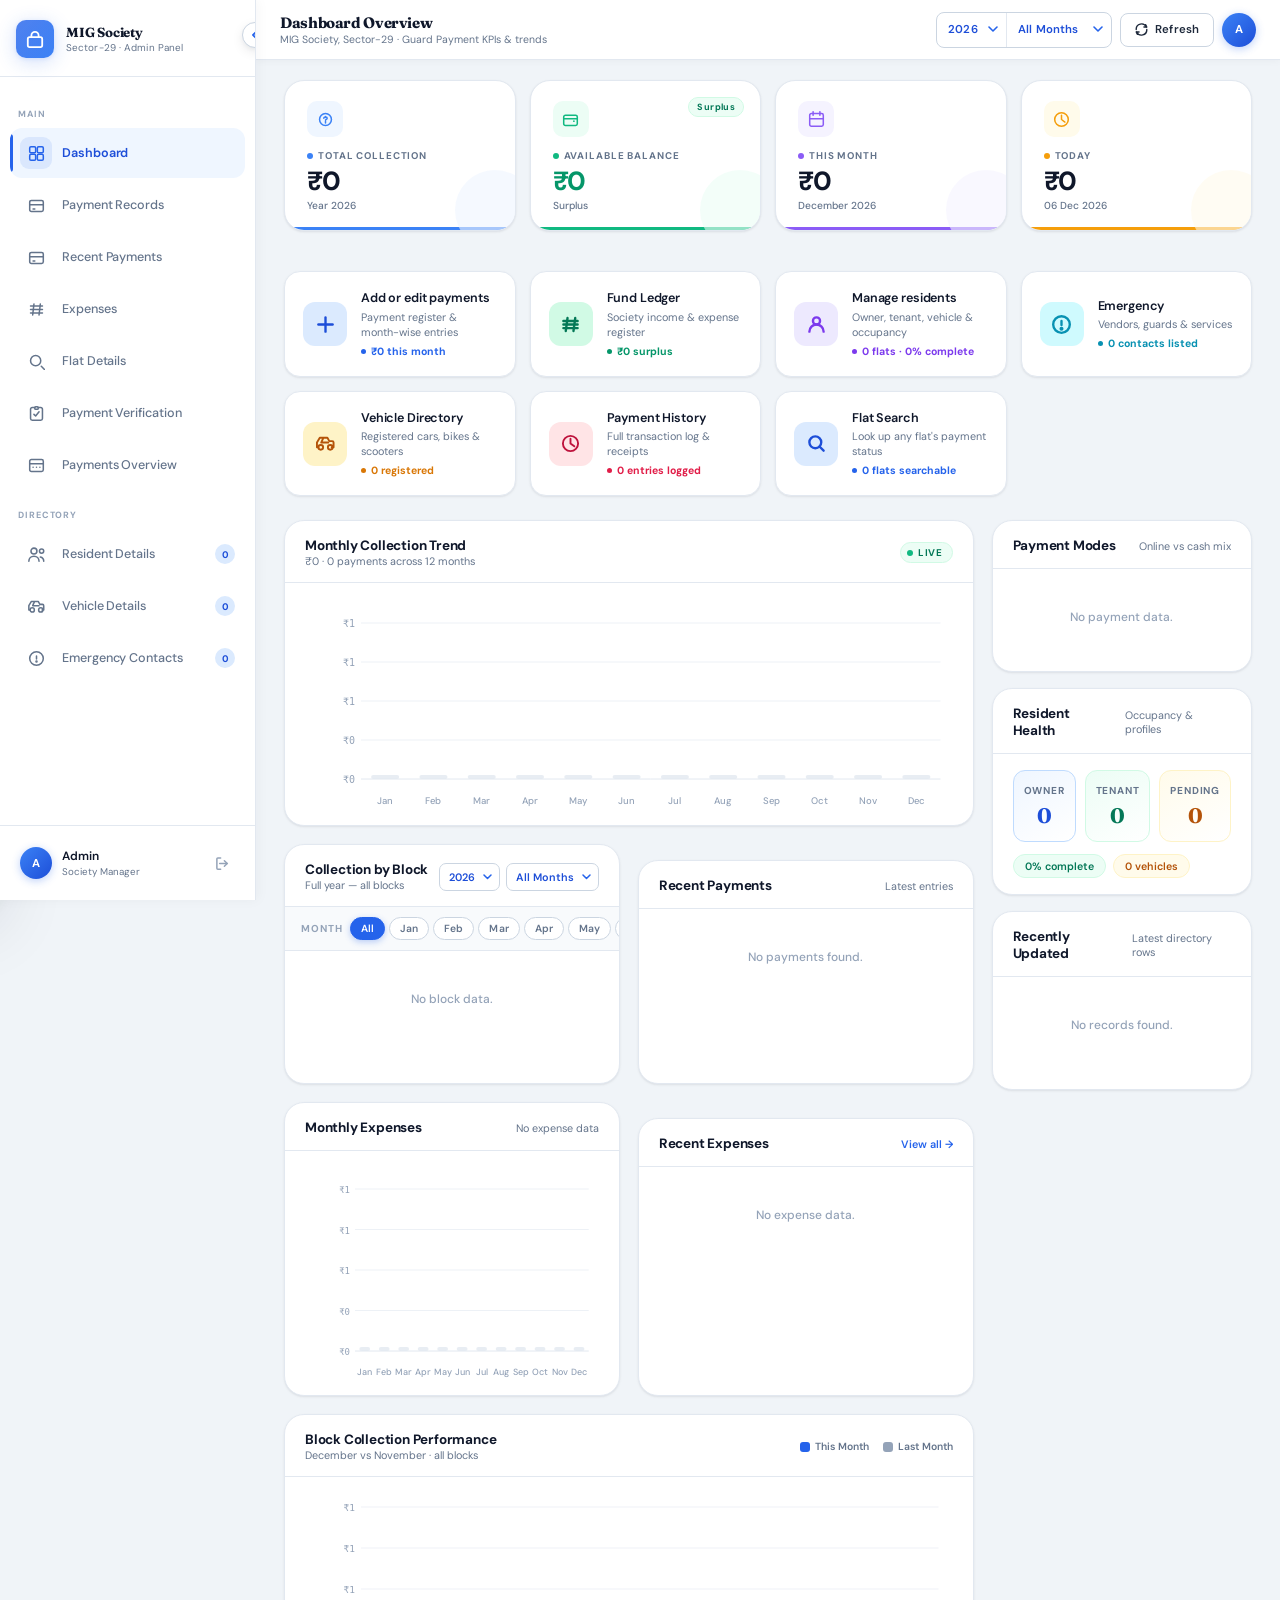
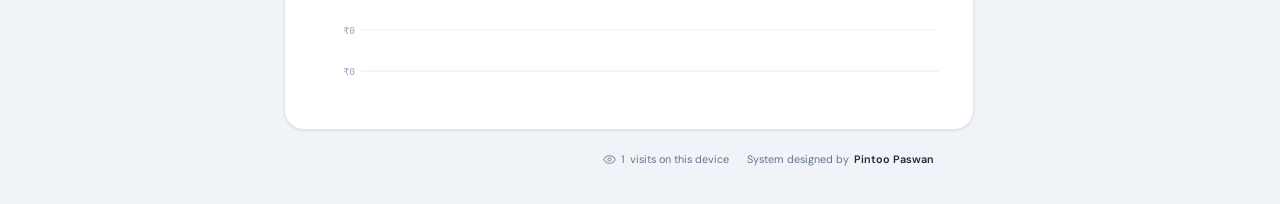
==== commit f28a1c62: "new expense sheet is used" ====
--- a/index.html
+++ b/index.html
@@ -1871,11 +1871,11 @@
 }
 
 /* ── Load expenses ── */
-const EXPENSE_SHEET_ID="12xUQSim5hPYi1TmI51WzYn3-tph9vFJHopwCaWx76D8";
+const EXPENSE_SHEET_ID="1uiD2QymMUl04uNB9N-RrJ9gbT45u2Nm7Vt69E1DJBvo";
 async function loadExpenses(){
   const urls=[
-    `https://docs.google.com/spreadsheets/d/${EXPENSE_SHEET_ID}/gviz/tq?tqx=out:csv&sheet=EXPENSE`,
-    `https://docs.google.com/spreadsheets/d/${EXPENSE_SHEET_ID}/export?format=csv&sheet=EXPENSE`,
+    `https://docs.google.com/spreadsheets/d/${EXPENSE_SHEET_ID}/gviz/tq?tqx=out:csv&sheet=Sheet1`,
+    `https://docs.google.com/spreadsheets/d/${EXPENSE_SHEET_ID}/export?format=csv&sheet=Sheet1`,
   ];
   for(const url of urls){
     try{
@@ -1885,7 +1885,7 @@
       const lines=csv.split(/\r?\n/).filter(l=>l.trim());if(lines.length<2)continue;
       const headerRaw=parseCSV(lines[0]).map(h=>String(h||"").trim().toLowerCase());
       const colIdx=(pats,fallback)=>{const i=headerRaw.findIndex(h=>pats.some(p=>h.includes(p)));return i>=0?i:fallback;};
-      const C={date:colIdx(["transaction date","date","dt"],0),type:colIdx(["transaction type","type","cr","debit","credit","txn type"],1),desc:colIdx(["description","desc","particulars","narration","detail"],2),amt:colIdx(["amount","amt","sum","inr","rs","rupee"],3),paymode:colIdx(["payment mode","pay mode","mode","payment method"],4)};
+      const C={date:colIdx(["transaction date","date","dt"],0),type:colIdx(["transaction type","txn type","payment type","type"],4),desc:colIdx(["description","desc","particulars","narration","detail"],3),amt:colIdx(["amount","amt","sum","inr","rs","rupee"],1),paymode:colIdx(["payment mode","pay mode","mode","payment method"],2)};
       const entries=lines.slice(1).map(line=>{
         const cols=parseCSV(line);const rawType=String(cols[C.type]||"").trim().toUpperCase();
         const amt=parseFloat(String(cols[C.amt]||"").replace(/[^0-9.-]/g,""))||0;
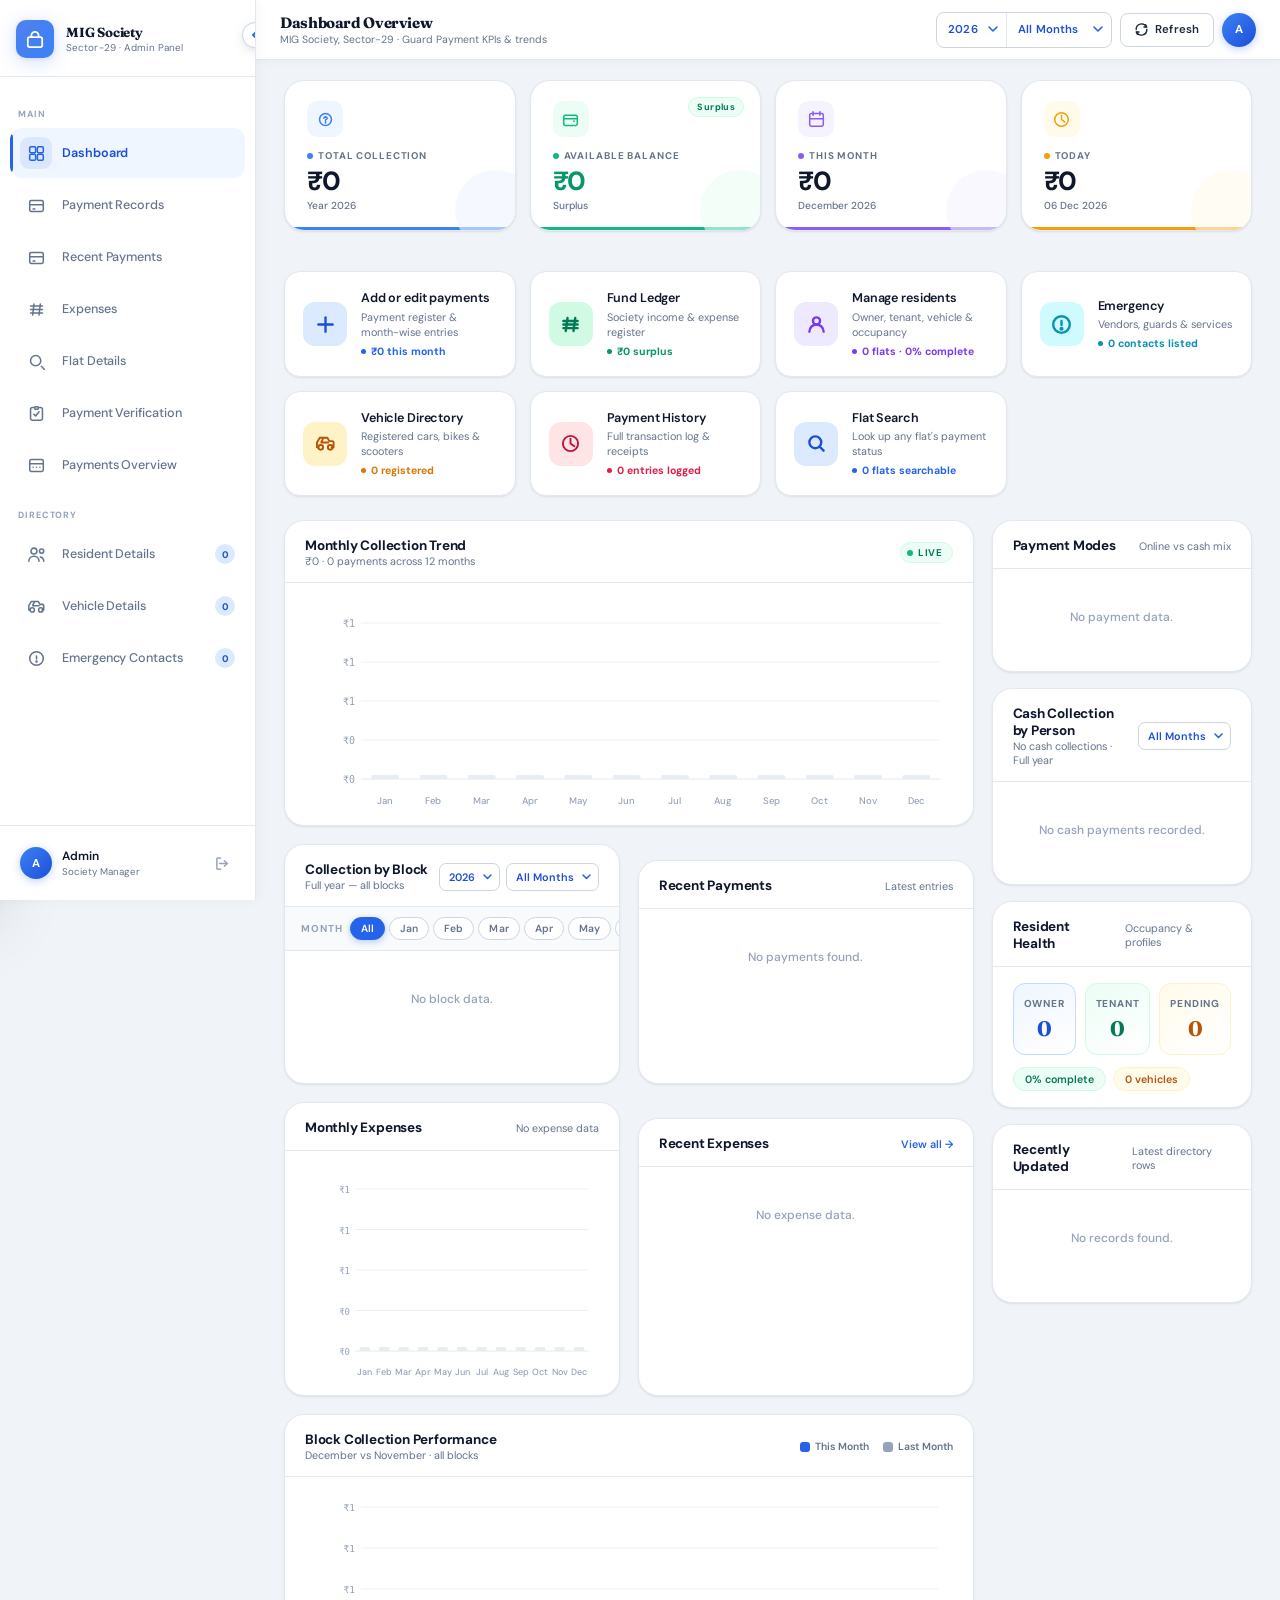
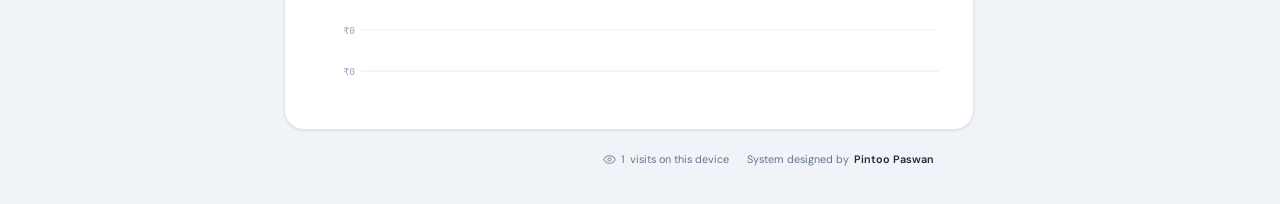
==== commit d8283794: "received by chart added" ====
--- a/index.html
+++ b/index.html
@@ -827,6 +827,9 @@
 .mode-track{flex:1;height:6px;background:var(--surface-3);border-radius:999px;overflow:hidden}
 .mode-bar{height:100%;border-radius:999px;width:0;transition:width 0.95s var(--ease-out)}
 .mode-pct{font-size:0.73rem;font-weight:600;color:var(--ink-2);min-width:32px;text-align:right;font-family:'DM Mono',monospace}
+.mode-amt{font-size:0.73rem;font-weight:700;color:var(--ink-2);min-width:76px;text-align:right;font-family:'DM Mono',monospace}
+.mode-row.unassigned .mode-label{font-weight:700}
+.person-count{font-size:0.66rem;font-weight:600;color:var(--ink-4);min-width:30px;text-align:right}
 
 /* ══════════════════════════════════════
    RESIDENT HEALTH
@@ -1368,6 +1371,24 @@
           <div class="card-body"><div class="mode-list sk" id="modeList" style="min-height:70px"></div></div>
         </div>
         <div class="card">
+          <div class="card-head">
+            <div>
+              <div class="card-title">Cash Collection by Person</div>
+              <div class="card-meta" id="cashPersonMeta">Cash payments, grouped by collector</div>
+            </div>
+            <div class="card-head-filters">
+              <select class="card-sel" id="cashPersonMonth" aria-label="Cash collection filter month">
+                <option value="-1" selected>All Months</option>
+                <option value="0">Jan</option><option value="1">Feb</option><option value="2">Mar</option>
+                <option value="3">Apr</option><option value="4">May</option><option value="5">Jun</option>
+                <option value="6">Jul</option><option value="7">Aug</option><option value="8">Sep</option>
+                <option value="9">Oct</option><option value="10">Nov</option><option value="11">Dec</option>
+              </select>
+            </div>
+          </div>
+          <div class="card-body"><div class="mode-list sk" id="cashPersonList" style="min-height:70px"></div></div>
+        </div>
+        <div class="card">
           <div class="card-head"><div class="card-title">Resident Health</div><div class="card-meta">Occupancy &amp; profiles</div></div>
           <div class="card-body">
             <div class="res-grid sk" id="resGrid">
@@ -1507,6 +1528,7 @@
   return(window.innerWidth<=768?document.getElementById("yearMob"):document.getElementById("yearDesk"))?.value||DEFAULT_YEAR;
 }
 let _blockMonth=-1;
+let _cashPersonMonth=-1;
 
 /* ── Load payments ── */
 async function loadPayments(year){
@@ -1858,6 +1880,50 @@
   requestAnimationFrame(()=>{document.querySelectorAll(".mode-bar").forEach((b,i)=>{setTimeout(()=>{b.style.width=b.dataset.w+"%";},80+i*65);});});
 }
 
+/* ── Cash Collection by Person ──
+   Groups CASH-mode payments by the receivedBy column. Payments with a
+   blank receivedBy are bucketed as "Unassigned" so gaps in guard/cashier
+   attribution surface visually instead of getting silently absorbed into
+   someone else's total. Re-run standalone (no data reload) whenever the
+   month dropdown changes, using the already-cached payment list. */
+function renderCashByPerson(payments,monthIdx){
+  monthIdx=monthIdx==null?-1:Number(monthIdx);
+  const listEl=document.getElementById("cashPersonList");if(!listEl)return;
+  const cashPayments=(payments||[]).filter(p=>p.mode==="CASH"&&(monthIdx<0||p.monthIndex===monthIdx));
+  const groups=new Map(); // name -> {amount,count}
+  cashPayments.forEach(p=>{
+    const name=String(p.receivedBy||"").trim()||"Unassigned";
+    const g=groups.get(name)||{amount:0,count:0};
+    g.amount+=p.amount;g.count++;
+    groups.set(name,g);
+  });
+  const sorted=[...groups.entries()].sort((a,b)=>{
+    if(a[0]==="Unassigned")return 1; // Unassigned always sinks to the bottom
+    if(b[0]==="Unassigned")return-1;
+    return b[1].amount-a[1].amount;
+  });
+  const total=cashPayments.reduce((s,p)=>s+p.amount,0);
+  const monthLabel=monthIdx>=0?MONTHS_FULL[monthIdx]:"Full year";
+  if(!sorted.length){
+    empty("cashPersonList",`No cash payments recorded${monthIdx>=0?` for ${monthLabel}`:""}.`);
+    setTxt("cashPersonMeta",`No cash collections · ${monthLabel}`);
+    return;
+  }
+  const personColors=["#2563eb","#059669","#7c3aed","#d97706","#0891b2","#65a30d","#9333ea"];
+  let colorIdx=0;
+  listEl.innerHTML=sorted.map(([name,v])=>{
+    const pct=total>0?Math.round((v.amount/total)*100):0;
+    const isUnassigned=name==="Unassigned";
+    const c=isUnassigned?"#e11d48":personColors[colorIdx++%personColors.length];
+    const label=isUnassigned?"⚠ Unassigned":name;
+    return`<div class="mode-row${isUnassigned?" unassigned":""}"><span class="mode-label" style="color:${c};border-color:${c}30;background:${c}0e">${label}</span><div class="mode-track"><div class="mode-bar" data-w="${pct}" style="background:linear-gradient(90deg,${c},${c}88)"></div></div><span class="mode-amt">${fmt$(v.amount)}</span></div>`;
+  }).join("");
+  rmSk("cashPersonList");
+  requestAnimationFrame(()=>{document.querySelectorAll("#cashPersonList .mode-bar").forEach((b,i)=>{setTimeout(()=>{b.style.width=b.dataset.w+"%";},80+i*65);});});
+  const totalCount=cashPayments.length;
+  setTxt("cashPersonMeta",`${fmt$(total)} · ${totalCount} cash payment${totalCount===1?"":"s"} · ${monthLabel}`);
+}
+
 /* ── Recent residents ── */
 function renderRecentRes(rd){
   setTxt("resMeta",rd.hasUpdated?"Latest updated entries":"Latest directory rows");
@@ -2138,6 +2204,7 @@
   renderBlockCmpChart(pd.allBlocks, pd.blockMonthTotals);
   renderRecentPay(pd.payments);
   renderModes(pd.modeTotals);
+  renderCashByPerson(pd.payments,_cashPersonMonth);
   renderRecentRes(rd);
   if(expData?.entries)renderRecentExp(expData.entries);
   if(expData?.entries)renderExpenseChart(expData.entries);
@@ -2147,7 +2214,7 @@
 async function loadDash(){
   const btn=document.getElementById("refreshBtn");
   if(btn)btn.classList.add("loading");
-  ["blockList","recentPay","modeList","recentRes","recentExp"].forEach(id=>{
+  ["blockList","recentPay","modeList","cashPersonList","recentRes","recentExp"].forEach(id=>{
     const el=document.getElementById(id);if(el){el.classList.add("sk");el.innerHTML="";}
   });
   ["kpiTotal","kpiMonth","kpiToday","kpiEmg"].forEach(id=>{
@@ -2198,6 +2265,11 @@
 document.getElementById("blockMonthMob")?.addEventListener("change",e=>{
   onMonthChange(e.target.value);
   if(mDesk)mDesk.value=e.target.value;if(mMob)mMob.value=e.target.value;
+});
+
+document.getElementById("cashPersonMonth")?.addEventListener("change",e=>{
+  _cashPersonMonth=parseInt(e.target.value);
+  renderCashByPerson(_cachedPayments||[],_cashPersonMonth);
 });
 
 document.getElementById("refreshBtn")?.addEventListener("click",loadDash);
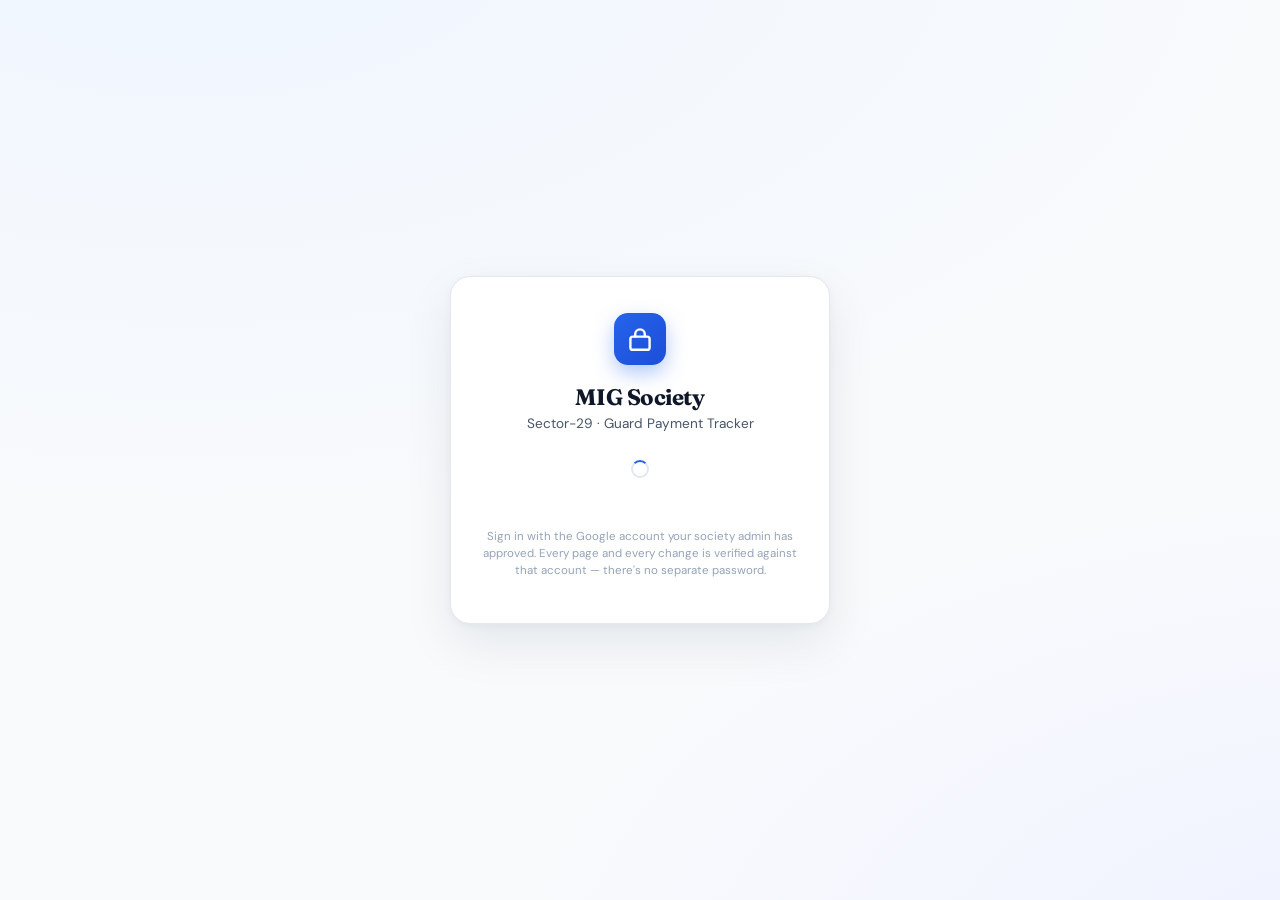
==== commit 9af8a614: "code refactoring" ====
--- a/index.html
+++ b/index.html
@@ -11,6 +11,7 @@
 <link rel="preconnect" href="https://fonts.googleapis.com">
 <link rel="preconnect" href="https://fonts.gstatic.com" crossorigin>
 <link href="https://fonts.googleapis.com/css2?family=DM+Sans:ital,opsz,wght@0,9..40,300;0,9..40,400;0,9..40,500;0,9..40,600;0,9..40,700;0,9..40,800;1,9..40,400&family=DM+Mono:wght@400;500;600&family=Fraunces:opsz,wght@9..144,300;9..144,400;9..144,600;9..144,700&display=swap" rel="stylesheet">
+<link rel="stylesheet" href="styles.css">
 <style>
 *,*::before,*::after{margin:0;padding:0;box-sizing:border-box;-webkit-tap-highlight-color:transparent}
 html{font-size:15px;scroll-behavior:smooth;height:100%}
@@ -1083,6 +1084,8 @@
 
 <!-- SIDEBAR -->
 <aside class="sidebar" id="sidebar" aria-label="Primary navigation"></aside>
+<script src="utils.js"></script>
+<script src="auth.js"></script>
 <script src="sidebar.js"></script>
 
 <!-- MAIN -->
@@ -1114,15 +1117,6 @@
         </svg>
         Refresh
       </button>
-      <div class="profile-wrap">
-        <button class="profile-btn" id="profileTogDesk" type="button" aria-haspopup="true" aria-expanded="false">A</button>
-        <div class="profile-dropdown" id="pdDesk">
-          <button id="logoutDeskMenu" type="button">
-            <svg width="14" height="14" viewBox="0 0 16 16" fill="none" stroke="currentColor" stroke-width="1.6" stroke-linecap="round"><path d="M6 14H3a1 1 0 0 1-1-1V3a1 1 0 0 1 1-1h3"/><polyline points="10,11 13,8 10,5"/><line x1="13" y1="8" x2="5" y2="8"/></svg>
-            Logout
-          </button>
-        </div>
-      </div>
     </div>
   </header>
 
@@ -1439,8 +1433,9 @@
 
 <script>
 /* ── Auth ── */
-const AUTH_KEY = "society_dashboard_auth";
-if (!sessionStorage.getItem(AUTH_KEY)) sessionStorage.setItem(AUTH_KEY, "true");
+/* Auth is handled globally by auth.js (redirects to login.html if
+   there's no valid, verified Google session) — nothing page-specific
+   needed here. */
 
 /* ── Sidebar collapse ── */
 const sidebar = document.getElementById("sidebar");
@@ -1490,7 +1485,7 @@
 }
 
 /* ── Helpers ── */
-const parseCSV=l=>l.match(/(".*?"|[^",\n]+)(?=\s*,|\s*$)/g)?.map(v=>v.replace(/(^"|"$)/g,"").trim())||[];
+const parseCSV = Utils.parseCSVLine; // shared in utils.js
 const norm=v=>String(v||"").trim().toLowerCase();
 const blockN=v=>{const d=String(v||"").replace(/[^0-9]/g,"");return d?`Block-${Number(d)}`:String(v||"").trim();};
 const fmt$=v=>`₹${Number(v||0).toLocaleString("en-IN")}`;
@@ -1505,23 +1500,7 @@
 const empty=(id,msg)=>{const el=document.getElementById(id);if(el){el.innerHTML=`<div class="empty-state">${msg}</div>`;el.classList.remove("sk");}};
 
 /* ── Fetch CSV ── */
-async function fetchCsv(sid,tab){
-  const urls=[
-    `https://docs.google.com/spreadsheets/d/${sid}/gviz/tq?tqx=out:csv&sheet=${encodeURIComponent(tab)}`,
-    `https://docs.google.com/spreadsheets/d/${sid}/export?format=csv&sheet=${encodeURIComponent(tab)}`,
-    `https://docs.google.com/spreadsheets/d/${sid}/gviz/tq?tqx=out:csv&sheet=${encodeURIComponent(tab.replace(/-/g," "))}`,
-  ];
-  for(const url of urls){
-    try{
-      const r=await fetch(url,{cache:"no-cache"});
-      const csv=await r.text();
-      const p=csv.trim().slice(0,200).toLowerCase();
-      if(!csv.trim()||p.startsWith("<!doctype html")||p.includes("<html")||p.includes("google.visualization.query.setresponse")||csv.includes("File not found"))continue;
-      return csv;
-    }catch(_){}
-  }
-  return"";
-}
+const fetchCsv = Utils.fetchCsv; // shared in utils.js
 
 /* ── Active year/month ── */
 function activeYear(){
@@ -2231,16 +2210,8 @@
   }
 }
 
-/* ── Dropdown ── */
-const tog=document.getElementById("profileTogDesk"),dd=document.getElementById("pdDesk");
-tog?.addEventListener("click",e=>{e.stopPropagation();const open=dd.classList.toggle("open");tog.setAttribute("aria-expanded",open?"true":"false");});
-document.addEventListener("click",()=>{document.querySelectorAll(".profile-dropdown").forEach(d=>d.classList.remove("open"));document.querySelectorAll("[aria-expanded]").forEach(b=>b.setAttribute("aria-expanded","false"));});
-
-/* ── Logout ── */
-function doLogout(){sessionStorage.removeItem(AUTH_KEY);window.location.href="index.html";}
-document.getElementById("logoutDesk")?.addEventListener("click",doLogout);
-document.getElementById("logoutDeskMenu")?.addEventListener("click",doLogout);
-document.getElementById("drawerLogoutBtn")?.addEventListener("click",doLogout);
+/* Logout lives in the sidebar now (sidebar.js wires it to Auth.logout()
+   automatically) — no per-page dropdown or logout code needed here. */
 
 /* ── Year / Month selects ── */
 const yDesk=document.getElementById("yearDesk"),mDesk=document.getElementById("monthDesk");
--- a/styles.css
+++ b/styles.css
@@ -0,0 +1,134 @@
+/* ════════════════════════════════════════════════════════════════
+   styles.css — shared, cross-page component styles.
+
+   This replaces a previous version of this file that defined a full
+   dark "Midnight/Graphite" theme but was never actually linked from
+   any page (every page had already moved to its own light "Electric
+   Blue" theme in its own inline <style> block, so this file was dead
+   weight sitting in the repo doing nothing).
+
+   Rather than force every page onto one global stylesheet in a single
+   pass — 10 files' worth of hand-tuned, page-specific CSS, with no
+   visual regression testing available in this environment — this file
+   is intentionally scoped to net-new SHARED COMPONENTS that multiple
+   pages now use identically:
+
+     • Pagination controls (.pag-*, .mob-pag-*) — previously
+       hand-duplicated (with the same class names!) across
+       fund-ledger.html, vehicles.html, payment-history.html and
+       payments-overview.html. Now defined once here and reused by
+       those four AND the newly-paginated index.html, flat-search.html,
+       and owner-tenant.html.
+     • Toast notifications (#sp-toast-stack, .sp-toast-*) — the
+       target for utils.js's Utils.showToast(), used by every page
+       that doesn't already have its own toast system, including the
+       two pages that used to call the browser's native alert().
+
+   All selectors here use their own self-contained --sp-* custom
+   properties instead of each page's --blue-*/--midnight-* tokens, so
+   linking this file is safe on every page regardless of which local
+   theme it uses — nothing here can be overridden unexpectedly, and
+   nothing here overrides a page's own styles (this file is linked
+   BEFORE each page's own <style> block, and a page's own rule at equal
+   specificity always wins by source order — e.g. the four pages above
+   that already style .pag-btn locally keep doing exactly what they did
+   before).
+
+   Link this near the top of <head>, before the page's own <style>:
+     <link rel="stylesheet" href="styles.css">
+
+   Consolidating the REST of each page's duplicated CSS (topbar, forms,
+   modals, cards — the bulk of the ~26K duplicated lines flagged in the
+   audit) is the Phase 2 follow-up; that requires side-by-side visual
+   comparison per page to do safely, which is out of scope here.
+   ════════════════════════════════════════════════════════════════ */
+
+:root{
+  --sp-primary:#2563eb;
+  --sp-primary-dark:#1d4ed8;
+  --sp-primary-50:#eff6ff;
+  --sp-primary-100:#dbeafe;
+  --sp-danger:#dc2626;
+  --sp-success:#059669;
+  --sp-ink:#0f172a;
+  --sp-ink-2:#475569;
+  --sp-ink-3:#94a3b8;
+  --sp-line:#e2e8f0;
+  --sp-surface:#ffffff;
+  --sp-surface-2:#f8fafc;
+  --sp-radius-sm:8px;
+  --sp-radius-lg:14px;
+  --sp-shadow-sm:0 1px 3px rgba(15,23,42,0.06);
+}
+
+/* ═══════════════════════════════════════════════
+   PAGINATION — desktop
+   Same markup/classes Utils.renderPagination() (utils.js) emits, and
+   the same classes fund-ledger.html/vehicles.html/payment-history.html/
+   payments-overview.html already used inline before this file existed.
+═══════════════════════════════════════════════ */
+.pagination{
+  display:flex;align-items:center;justify-content:space-between;gap:12px;
+  padding:14px 18px;border-top:1px solid var(--sp-line);
+  background:var(--sp-surface-2);flex-wrap:wrap;
+}
+.pag-info{font-size:0.76rem;color:var(--sp-ink-3);font-weight:500}
+.pag-btns{display:flex;align-items:center;gap:4px}
+.pag-btn{
+  height:32px;min-width:32px;padding:0 10px;
+  border:1px solid var(--sp-line);border-radius:var(--sp-radius-sm);
+  background:var(--sp-surface);color:var(--sp-ink-2);
+  font-size:0.76rem;font-weight:600;font-family:inherit;
+  display:flex;align-items:center;justify-content:center;gap:4px;
+  transition:all 0.15s;cursor:pointer;
+}
+.pag-btn:hover:not(:disabled){background:var(--sp-primary-50);border-color:var(--sp-primary-100);color:var(--sp-primary-dark)}
+.pag-btn.active{background:var(--sp-primary);border-color:var(--sp-primary);color:#fff}
+.pag-btn:disabled{opacity:0.38;cursor:not-allowed}
+
+/* PAGINATION — mobile */
+.mob-pagination{
+  display:flex;align-items:center;justify-content:space-between;
+  padding:12px 14px;margin-top:10px;
+  background:var(--sp-surface);border:1px solid var(--sp-line);
+  border-radius:var(--sp-radius-lg);box-shadow:var(--sp-shadow-sm);
+}
+.mob-pag-info{font-size:0.74rem;color:var(--sp-ink-3);font-weight:500}
+.mob-pag-btns{display:flex;gap:6px}
+.mob-pag-btn{
+  height:34px;padding:0 14px;
+  border:1px solid var(--sp-line);border-radius:var(--sp-radius-sm);
+  background:var(--sp-surface-2);color:var(--sp-ink-2);
+  font-size:0.78rem;font-weight:600;font-family:inherit;
+  transition:all 0.15s;cursor:pointer;
+}
+.mob-pag-btn:hover:not(:disabled){background:var(--sp-primary-50);color:var(--sp-primary-dark)}
+.mob-pag-btn:disabled{opacity:0.38;cursor:not-allowed}
+
+/* ═══════════════════════════════════════════════
+   TOASTS — target of Utils.showToast() in utils.js.
+   Utils.showToast() also injects this same CSS itself at runtime (so
+   toasts still work even on a page that forgot to link this file), so
+   these rules are deliberately identical to the ones injected there —
+   don't edit one without the other.
+═══════════════════════════════════════════════ */
+#sp-toast-stack{
+  position:fixed;left:50%;bottom:24px;transform:translateX(-50%);
+  z-index:99999;display:flex;flex-direction:column;gap:8px;align-items:center;
+  pointer-events:none;width:100%;padding:0 16px;
+}
+.sp-toast{
+  pointer-events:auto;display:flex;align-items:center;gap:8px;
+  max-width:420px;padding:11px 16px;border-radius:11px;
+  font:600 0.83rem/1.35 'DM Sans',sans-serif;color:#fff;
+  box-shadow:0 12px 28px rgba(15,23,42,0.22);
+  opacity:0;transform:translateY(10px);transition:opacity .2s ease,transform .2s ease;
+}
+.sp-toast.show{opacity:1;transform:translateY(0)}
+.sp-toast-success{background:linear-gradient(135deg,var(--sp-success),#047857)}
+.sp-toast-error{background:linear-gradient(135deg,var(--sp-danger),#b91c1c)}
+.sp-toast-icon{flex:0 0 auto;display:flex}
+@media(max-width:640px){
+  #sp-toast-stack{bottom:16px}
+  .sp-toast{max-width:none}
+}
